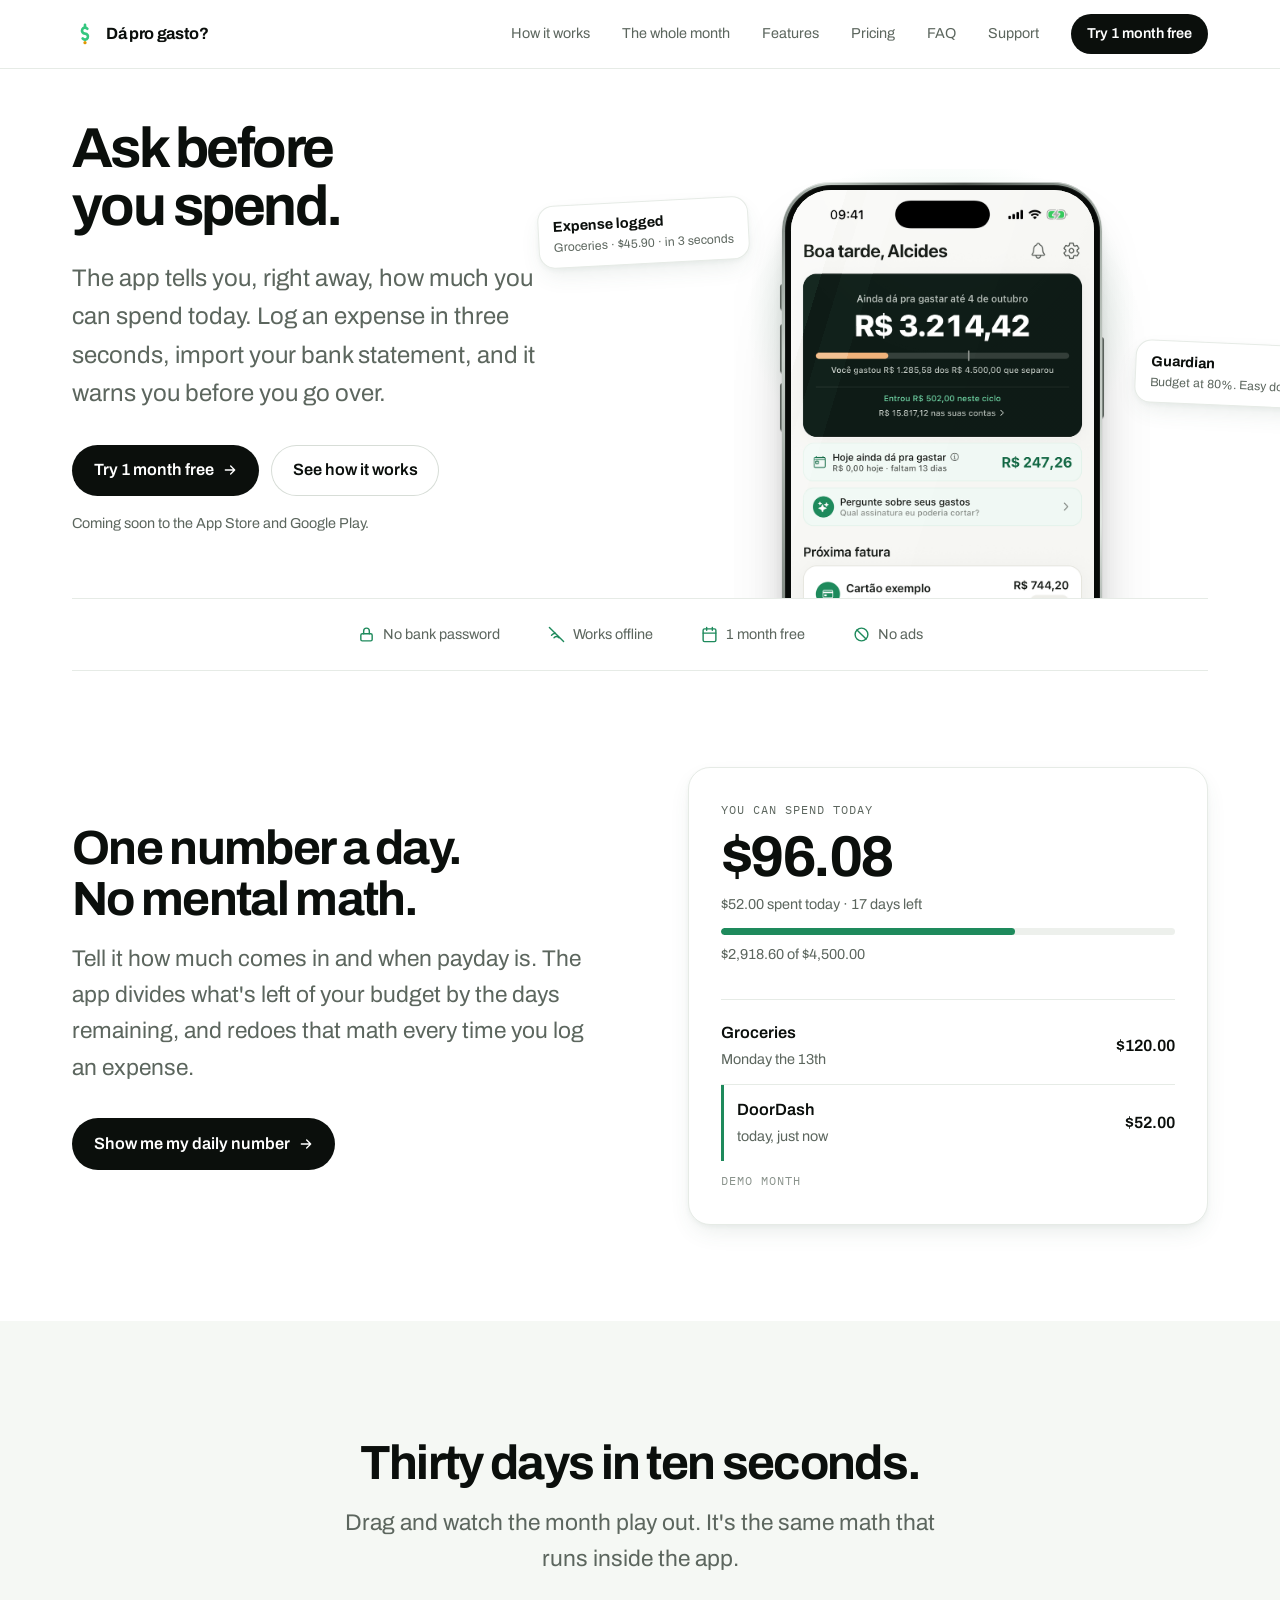
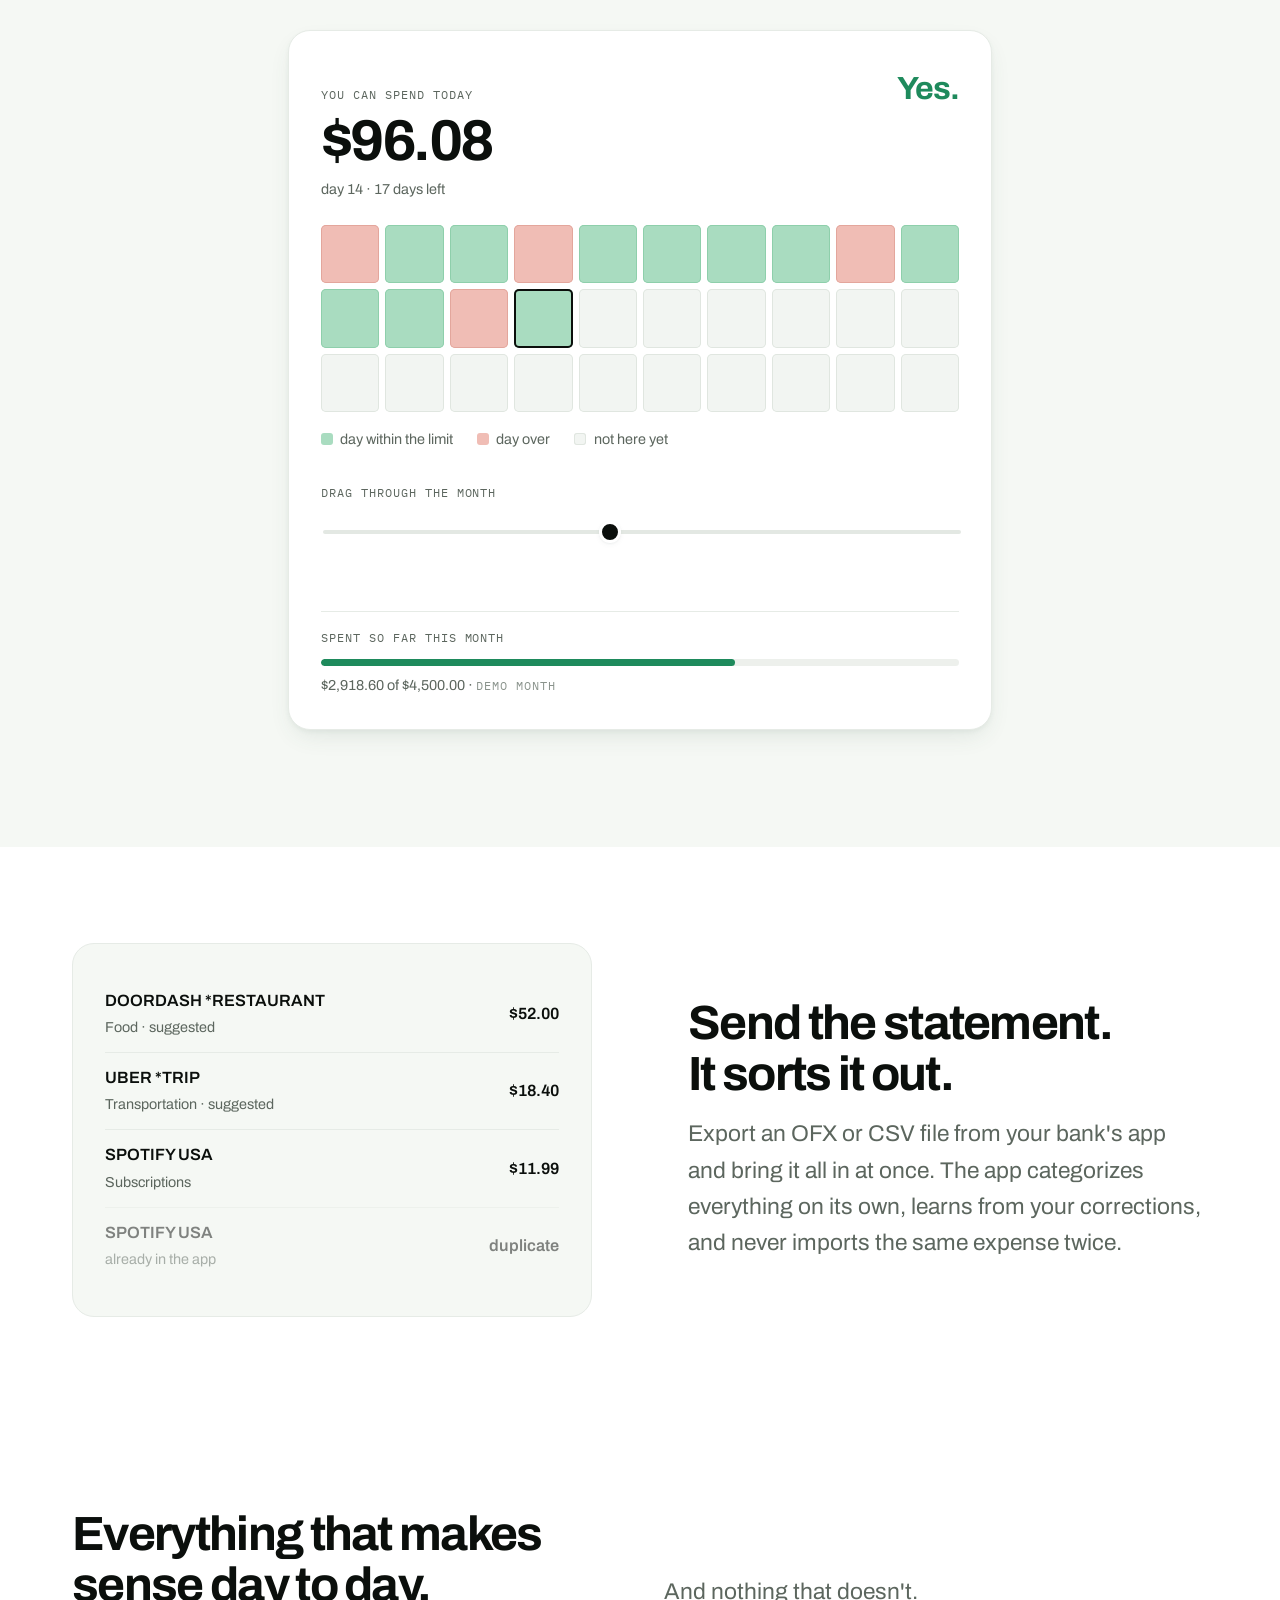
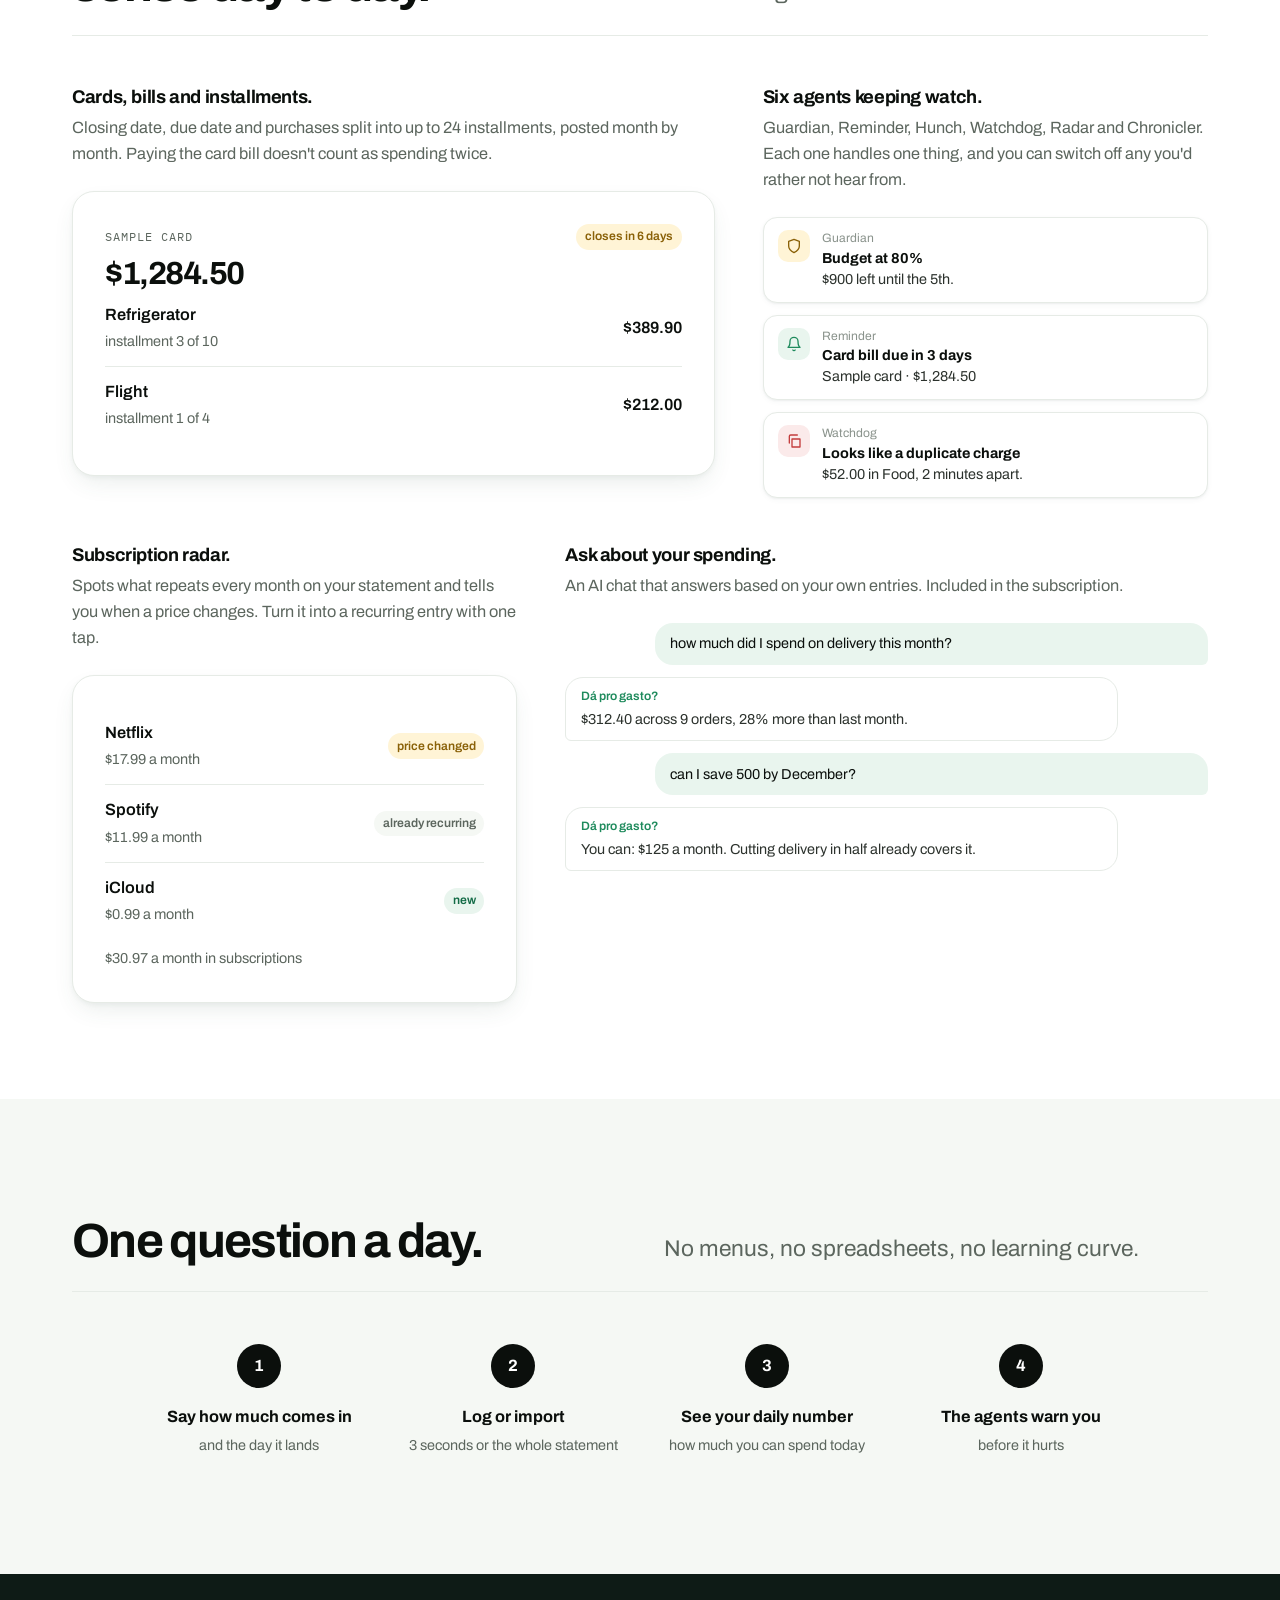
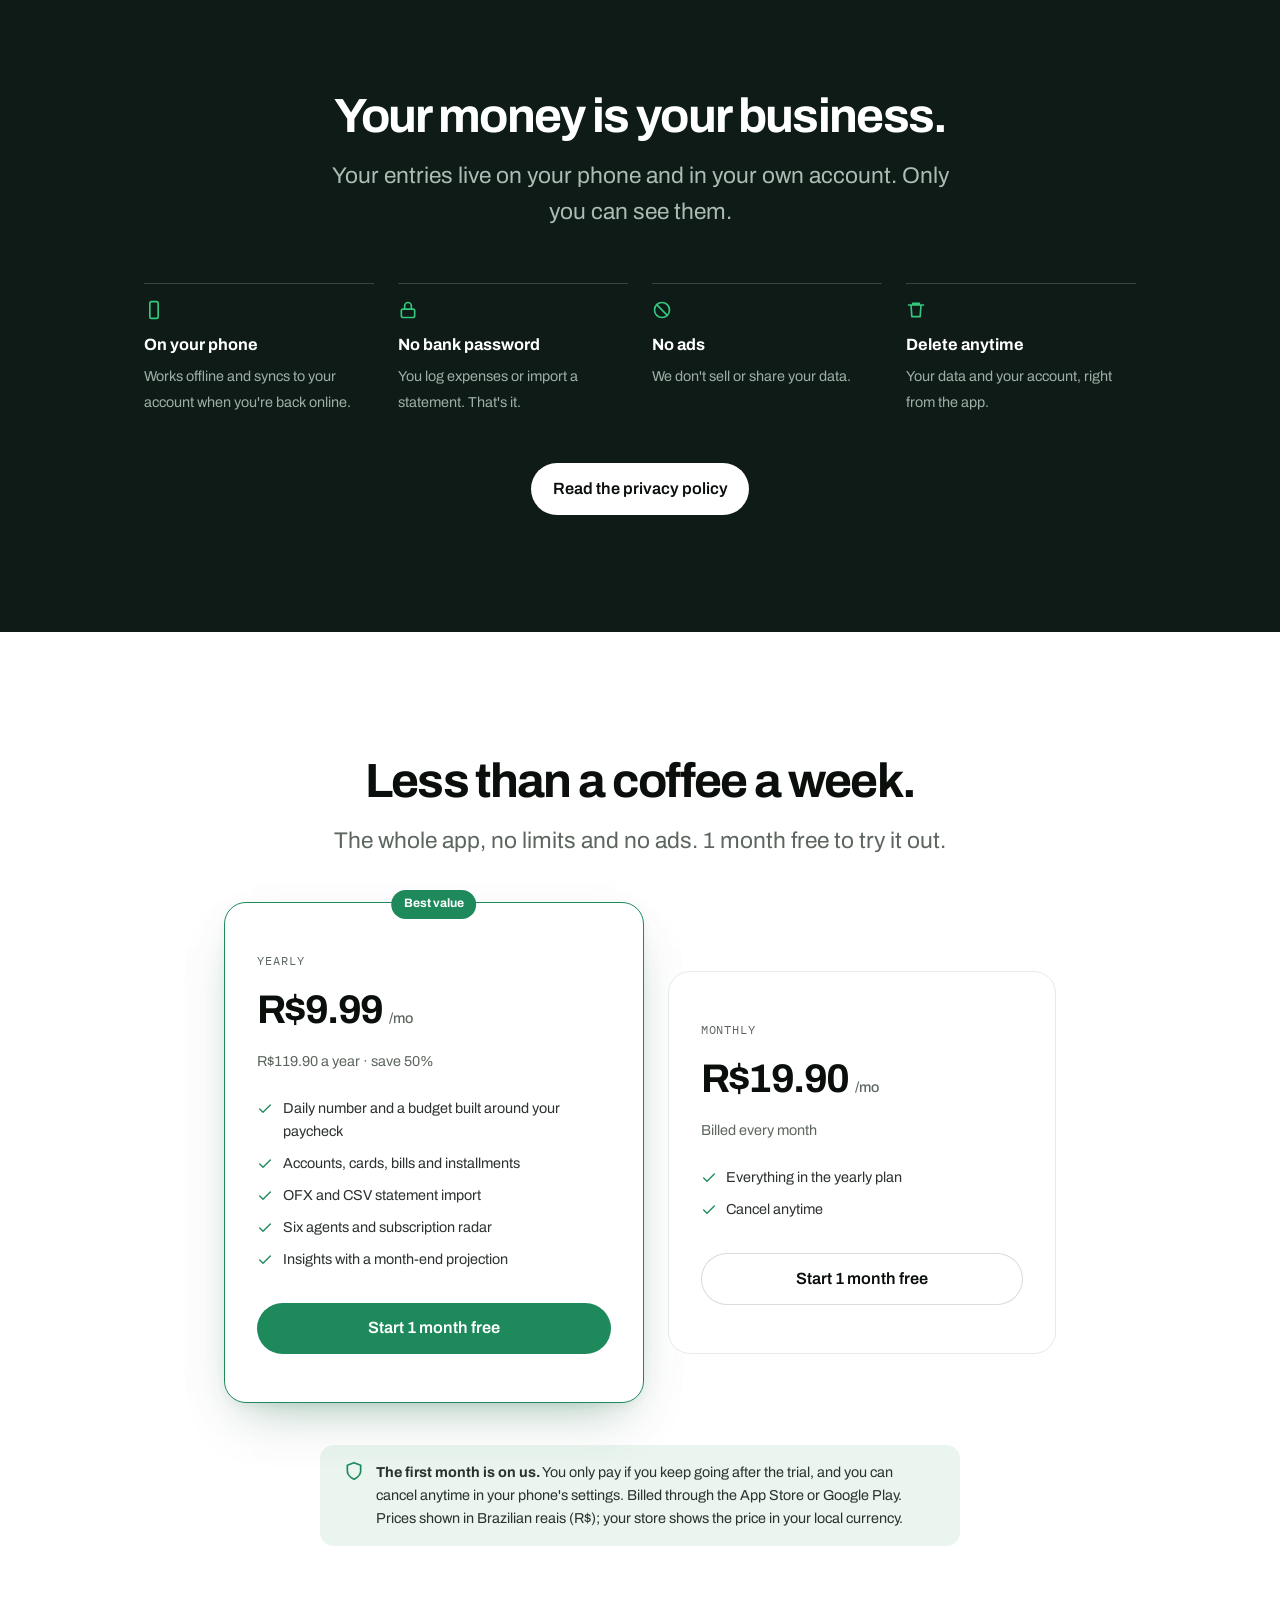
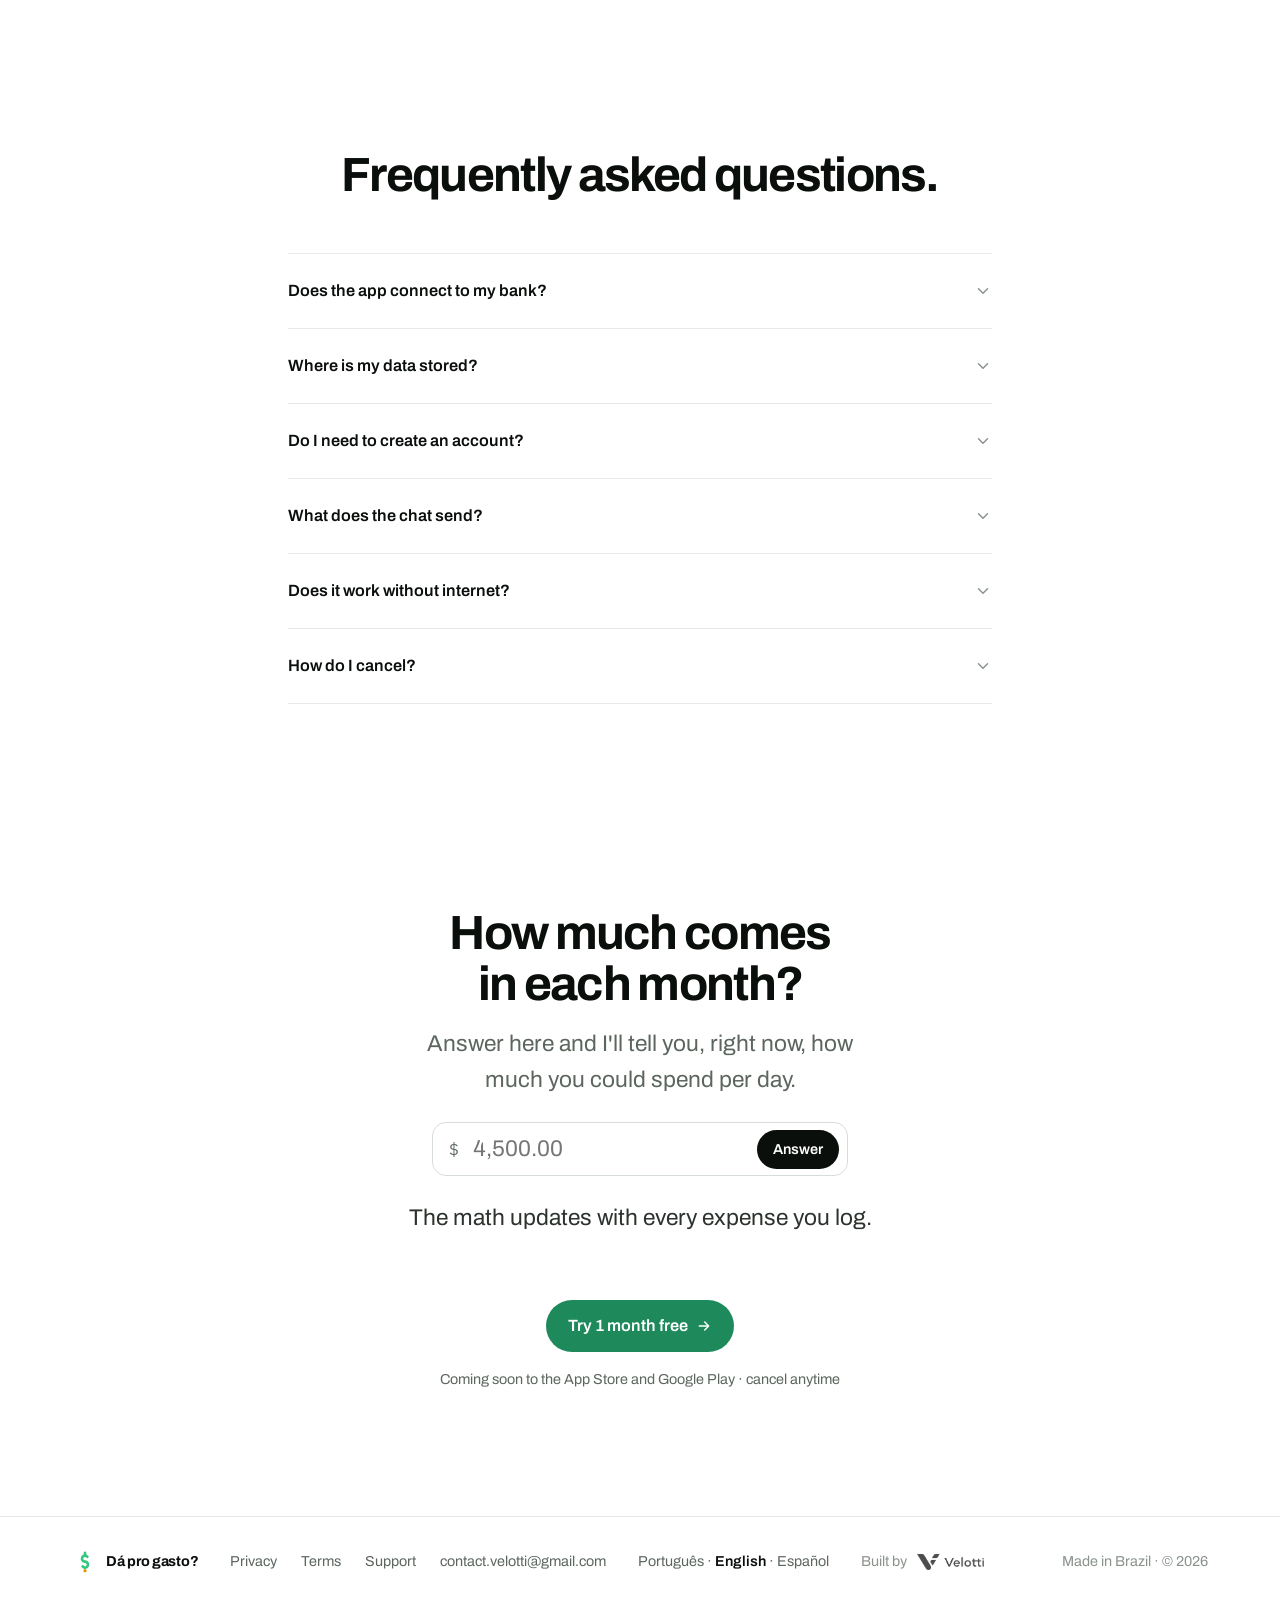
==== en/index.html @ a8cc97bd "Site em inglês e espanhol; dados na nuvem automática" ====
<!doctype html>
<html lang="en">
<head>
  <meta charset="utf-8">
  <meta name="viewport" content="width=device-width, initial-scale=1">
  <title>Dá pro gasto? — Ask before you spend</title>
  <meta name="description" content="Every day, the app tells you how much you can spend today. Log an expense in three seconds, import your bank statement, and get a heads-up before you overspend. No bank password.">
  <meta property="og:title" content="Dá pro gasto? — Ask before you spend">
  <meta property="og:description" content="How much you can spend today, in a single number. No spreadsheets, no bank password.">
  <meta property="og:type" content="website">
  <meta property="og:locale" content="en_US">
  <meta property="og:image" content="https://diogolepri.github.io/daprogasto-site/assets/img/apple-touch-icon.png">
  <meta name="theme-color" content="#FFFFFF">
  <link rel="alternate" hreflang="pt-BR" href="../">
  <link rel="alternate" hreflang="en" href="./">
  <link rel="alternate" hreflang="es" href="../es/">
  <link rel="icon" href="../assets/img/favicon.png">
  <link rel="apple-touch-icon" href="../assets/img/apple-touch-icon.png">
  <link rel="preconnect" href="https://fonts.googleapis.com">
  <link rel="preconnect" href="https://fonts.gstatic.com" crossorigin>
  <link rel="stylesheet" href="https://fonts.googleapis.com/css2?family=Archivo:wght@400;500;600;700&family=IBM+Plex+Mono:wght@400;500&display=swap">
  <link rel="stylesheet" href="../assets/css/site.css">
</head>
<body>
  <header class="nav">
    <div class="wrap">
      <a class="brand" href="./"><img src="../assets/img/mark.svg" alt="" aria-hidden="true" width="26" height="26">Dá pro gasto?</a>
      <nav class="nav-links" aria-label="Sections">
        <a href="#como">How it works</a>
        <a href="#mes">The whole month</a>
        <a href="#recursos">Features</a>
        <a href="#preco">Pricing</a>
        <a href="#perguntas">FAQ</a>
        <a href="support/">Support</a>
      </nav>
      <a class="btn btn-dark btn-sm nav-cta" href="#preco">Try 1 month free</a>
      <button class="menu-btn" aria-expanded="false" aria-controls="menu-mobile">Menu</button>
    </div>
    <nav id="menu-mobile" class="nav-mobile" aria-label="Sections (mobile)">
      <a href="#como">How it works</a>
      <a href="#mes">The whole month</a>
      <a href="#recursos">Features</a>
      <a href="#preco">Pricing</a>
      <a href="#perguntas">FAQ</a>
      <a href="support/">Support</a>
      <a class="btn btn-dark" href="#preco">Try 1 month free</a>
    </nav>
  </header>

  <main>
    <section class="secao hero">
      <div class="wrap">
        <div class="hero-grid">
         <div class="hero-texto">
        <h1>Ask before you spend.</h1>
        <p class="lead">The app tells you, right away, how much you can spend today. Log an expense in three seconds, import your bank statement, and it warns you before you go over.</p>
        <div class="acoes">
          <a class="btn btn-dark" href="#preco">Try 1 month free
            <svg viewBox="0 0 24 24" fill="none" stroke="currentColor" stroke-width="2" stroke-linecap="round" stroke-linejoin="round" aria-hidden="true"><path d="M5 12h14M13 6l6 6-6 6"/></svg>
          </a>
          <a class="btn btn-linha" href="#como">See how it works</a>
        </div>
        <p class="nota">Coming soon to the App Store and Google Play.</p>

         </div>

          <div class="palco">
            <div class="palco-janela">
              <div class="fone">
                <i class="fone-tecla fone-tecla--acao" aria-hidden="true"></i>
                <i class="fone-tecla fone-tecla--vol-mais" aria-hidden="true"></i>
                <i class="fone-tecla fone-tecla--vol-menos" aria-hidden="true"></i>
                <i class="fone-tecla fone-tecla--power" aria-hidden="true"></i>
                <div class="fone-corpo">
                  <div class="fone-vidro">
                    <div class="fone-tela">
                      <img src="../assets/img/screenshots/home.png" width="750" height="1141"
                           fetchpriority="high" decoding="async"
                           alt="The app's home screen: the month's balance, money in and out, and the line showing how much you can spend today.">
                      <span class="fone-brilho" aria-hidden="true"></span>
                    </div>
                  </div>
                </div>
              </div>
            </div>
            <div class="flutua flutua--a"><b>Expense logged</b><span class="peq">Groceries · $45.90 · in 3 seconds</span></div>
            <div class="flutua flutua--b"><b>Guardian</b><span class="peq">Budget at 80%. Easy does it.</span></div>
          </div>
        </div>

        <div class="fatos">
          <span><svg viewBox="0 0 24 24" fill="none" stroke="currentColor" stroke-width="2" stroke-linecap="round" stroke-linejoin="round" aria-hidden="true"><rect x="4" y="11" width="16" height="10" rx="2"/><path d="M8 11V7a4 4 0 0 1 8 0v4"/></svg>No bank password</span>
          <span><svg viewBox="0 0 24 24" fill="none" stroke="currentColor" stroke-width="2" stroke-linecap="round" stroke-linejoin="round" aria-hidden="true"><path d="M2 2l20 20"/><path d="M8.5 16.5a5 5 0 0 1 7 0"/><path d="M5 12.9a10 10 0 0 1 5.2-2.7"/></svg>Works offline</span>
          <span><svg viewBox="0 0 24 24" fill="none" stroke="currentColor" stroke-width="2" stroke-linecap="round" stroke-linejoin="round" aria-hidden="true"><rect x="3" y="4" width="18" height="18" rx="2"/><path d="M16 2v4M8 2v4M3 10h18"/></svg>1 month free</span>
          <span><svg viewBox="0 0 24 24" fill="none" stroke="currentColor" stroke-width="2" stroke-linecap="round" stroke-linejoin="round" aria-hidden="true"><circle cx="12" cy="12" r="9"/><path d="M5.6 5.6l12.8 12.8"/></svg>No ads</span>
        </div>
      </div>
    </section>

    <section class="secao reveal" id="como">
      <div class="wrap duas">
        <div class="texto">
          <h2 class="titulo">One number a day. No mental math.</h2>
          <p class="lead" style="margin-top:var(--g-4)">Tell it how much comes in and when payday is. The app divides what's left of your budget by the days remaining, and redoes that math every time you log an expense.</p>
          <a class="btn btn-dark" href="#preco" style="margin-top:var(--g-6)">Show me my daily number
            <svg viewBox="0 0 24 24" fill="none" stroke="currentColor" stroke-width="2" stroke-linecap="round" stroke-linejoin="round" aria-hidden="true"><path d="M5 12h14M13 6l6 6-6 6"/></svg>
          </a>
        </div>
        <div class="painel painel--sangra">
          <p class="rotulo">You can spend today</p>
          <p class="numerao num" id="a1Num">$96.08</p>
          <p class="sub" id="a1Sub">$52.00 spent today · 17 days left</p>
          <div class="barra"><i id="a1Meter"></i></div>
          <p class="sub" id="a1Budget">$2,918.60 of $4,500.00</p>
          <div style="margin-top:var(--g-6);border-top:1px solid var(--g-linha);padding-top:var(--g-2)">
            <div class="linha-item"><div class="t"><b>Groceries</b><span>Monday the 13th</span></div><span class="v">$120.00</span></div>
            <div class="linha-item marca-nova"><div class="t"><b>DoorDash</b><span>today, just now</span></div><span class="v">$52.00</span></div>
          </div>
          <p class="sub"><span class="demo">Demo month</span></p>
        </div>
      </div>
    </section>

    <section class="secao faixa reveal" id="mes">
      <div class="wrap">
        <div class="cabeca">
          <h2 class="titulo">Thirty days in ten seconds.</h2>
          <p class="lead">Drag and watch the month play out. It's the same math that runs inside the app.</p>
        </div>
        <div class="painel painel--mes painel--sangra">
          <div style="display:flex;align-items:baseline;justify-content:space-between;gap:var(--g-4);flex-wrap:wrap">
            <div>
              <p class="rotulo">You can spend today</p>
              <p class="numerao num" id="pNum">$96.08</p>
            </div>
            <p id="pVer" style="font-size:var(--g-t-xl);font-weight:700;letter-spacing:-.03em;margin:0;color:var(--g-verde)">Yes.</p>
          </div>
          <p class="sub" id="pSub">day 14 · 17 days left</p>

          <div class="mes" id="grid" aria-hidden="true"></div>
          <div class="legenda">
            <span><i style="background:#A9DCC0"></i>day within the limit</span>
            <span><i style="background:#F0BDB5"></i>day over</span>
            <span><i style="background:#F2F5F2;box-shadow:inset 0 0 0 1px #E0E6E0"></i>not here yet</span>
          </div>

          <label for="dia" class="rotulo" style="display:block;margin-top:var(--g-6)">Drag through the month</label>
          <input type="range" id="dia" min="1" max="30" value="14" class="scrub" aria-describedby="pSub">

          <div class="gasto">
            <p class="rotulo">Spent so far this month</p>
            <div class="barra"><i id="pMeter"></i></div>
            <p class="sub" id="pBudget">$2,918.60 of $4,500.00 · <span class="demo">demo month</span></p>
          </div>
        </div>
      </div>
    </section>

    <section class="secao reveal">
      <div class="wrap duas duas--inv">
        <div class="texto">
          <h2 class="titulo">Send the statement. It sorts it out.</h2>
          <p class="lead" style="margin-top:var(--g-4)">Export an OFX or CSV file from your bank's app and bring it all in at once. The app categorizes everything on its own, learns from your corrections, and never imports the same expense twice.</p>
        </div>
        <div class="painel painel--suave painel--sangra">
          <div class="linha-item"><div class="t"><b>DOORDASH *RESTAURANT</b><span>Food · suggested</span></div><span class="v">$52.00</span></div>
          <div class="linha-item"><div class="t"><b>UBER *TRIP</b><span>Transportation · suggested</span></div><span class="v">$18.40</span></div>
          <div class="linha-item"><div class="t"><b>SPOTIFY USA</b><span>Subscriptions</span></div><span class="v">$11.99</span></div>
          <div class="linha-item" style="opacity:.5"><div class="t"><b>SPOTIFY USA</b><span>already in the app</span></div><span class="v">duplicate</span></div>
        </div>
      </div>
    </section>

    <section class="secao reveal" id="recursos">
      <div class="wrap">
        <div class="cabeca cabeca--trilho">
          <h2 class="titulo">Everything that makes sense day to day.</h2>
          <p class="lead">And nothing that doesn't.</p>
        </div>
        <div class="recursos">

          <div class="recurso">
            <h3>Cards, bills and installments.</h3>
            <p>Closing date, due date and purchases split into up to 24 installments, posted month by month. Paying the card bill doesn't count as spending twice.</p>
            <div class="painel">
              <div style="display:flex;justify-content:space-between;align-items:center;gap:var(--g-4)">
                <p class="rotulo">Sample card</p>
                <span class="pill pill--ouro">closes in 6 days</span>
              </div>
              <p class="numerao num" style="font-size:2rem">$1,284.50</p>
              <div class="linha-item"><div class="t"><b>Refrigerator</b><span>installment 3 of 10</span></div><span class="v">$389.90</span></div>
              <div class="linha-item"><div class="t"><b>Flight</b><span>installment 1 of 4</span></div><span class="v">$212.00</span></div>
            </div>
          </div>

          <div class="recurso">
            <h3>Six agents keeping watch.</h3>
            <p>Guardian, Reminder, Hunch, Watchdog, Radar and Chronicler. Each one handles one thing, and you can switch off any you'd rather not hear from.</p>
            <div class="avisos">
              <div class="notif"><span class="ic" style="background:#FFF4D6;color:#8A6108"><svg viewBox="0 0 24 24" fill="none" stroke="currentColor" stroke-width="2" stroke-linecap="round" stroke-linejoin="round" aria-hidden="true"><path d="M12 22s8-4 8-10V5l-8-3-8 3v7c0 6 8 10 8 10z"/></svg></span><div class="t"><small>Guardian</small><b>Budget at 80%</b>$900 left until the 5th.</div></div>
              <div class="notif"><span class="ic" style="background:#E9F5EE;color:#1E8A5C"><svg viewBox="0 0 24 24" fill="none" stroke="currentColor" stroke-width="2" stroke-linecap="round" stroke-linejoin="round" aria-hidden="true"><path d="M6 8a6 6 0 0 1 12 0c0 7 3 9 3 9H3s3-2 3-9M10.3 21a1.9 1.9 0 0 0 3.4 0"/></svg></span><div class="t"><small>Reminder</small><b>Card bill due in 3 days</b>Sample card · $1,284.50</div></div>
              <div class="notif"><span class="ic" style="background:#FBEAEA;color:#C43D3D"><svg viewBox="0 0 24 24" fill="none" stroke="currentColor" stroke-width="2" stroke-linecap="round" stroke-linejoin="round" aria-hidden="true"><path d="M9 9h12v12H9zM5 15V5a2 2 0 0 1 2-2h10"/></svg></span><div class="t"><small>Watchdog</small><b>Looks like a duplicate charge</b>$52.00 in Food, 2 minutes apart.</div></div>
            </div>
          </div>

          <div class="recurso">
            <h3>Subscription radar.</h3>
            <p>Spots what repeats every month on your statement and tells you when a price changes. Turn it into a recurring entry with one tap.</p>
            <div class="painel">
              <div class="linha-item"><div class="t"><b>Netflix</b><span>$17.99 a month</span></div><span class="pill pill--ouro">price changed</span></div>
              <div class="linha-item"><div class="t"><b>Spotify</b><span>$11.99 a month</span></div><span class="pill pill--cinza">already recurring</span></div>
              <div class="linha-item"><div class="t"><b>iCloud</b><span>$0.99 a month</span></div><span class="pill pill--verde">new</span></div>
              <p class="sub">$30.97 a month in subscriptions</p>
            </div>
          </div>

          <div class="recurso">
            <h3>Ask about your spending.</h3>
            <p>An AI chat that answers based on your own entries. Included in the subscription.</p>
            <div class="avisos">
              <div class="bolha bolha--eu">how much did I spend on delivery this month?</div>
              <div class="bolha bolha--ia"><small>Dá pro gasto?</small>$312.40 across 9 orders, 28% more than last month.</div>
              <div class="bolha bolha--eu">can I save 500 by December?</div>
              <div class="bolha bolha--ia"><small>Dá pro gasto?</small>You can: $125 a month. Cutting delivery in half already covers it.</div>
            </div>
          </div>

        </div>
      </div>
    </section>

    <section class="secao faixa reveal">
      <div class="wrap">
        <div class="cabeca cabeca--trilho">
          <h2 class="titulo">One question a day.</h2>
          <p class="lead">No menus, no spreadsheets, no learning curve.</p>
        </div>
        <div class="passos">
          <div class="passo"><div class="n">1</div><b>Say how much comes in</b><span>and the day it lands</span></div>
          <div class="passo"><div class="n">2</div><b>Log or import</b><span>3 seconds or the whole statement</span></div>
          <div class="passo"><div class="n">3</div><b>See your daily number</b><span>how much you can spend today</span></div>
          <div class="passo"><div class="n">4</div><b>The agents warn you</b><span>before it hurts</span></div>
        </div>
      </div>
    </section>

    <section class="secao escuro reveal">
      <div class="wrap">
        <div class="cabeca">
          <h2 class="titulo">Your money is your business.</h2>
          <p class="lead">Your entries live on your phone and in your own account. Only you can see them.</p>
        </div>
        <div class="confia">
          <div><svg viewBox="0 0 24 24" fill="none" stroke="currentColor" stroke-width="2" stroke-linecap="round" stroke-linejoin="round" aria-hidden="true"><rect x="7" y="2" width="10" height="20" rx="2"/></svg><b>On your phone</b><span>Works offline and syncs to your account when you're back online.</span></div>
          <div><svg viewBox="0 0 24 24" fill="none" stroke="currentColor" stroke-width="2" stroke-linecap="round" stroke-linejoin="round" aria-hidden="true"><rect x="4" y="11" width="16" height="10" rx="2"/><path d="M8 11V7a4 4 0 0 1 8 0v4"/></svg><b>No bank password</b><span>You log expenses or import a statement. That's it.</span></div>
          <div><svg viewBox="0 0 24 24" fill="none" stroke="currentColor" stroke-width="2" stroke-linecap="round" stroke-linejoin="round" aria-hidden="true"><circle cx="12" cy="12" r="9"/><path d="M5.6 5.6l12.8 12.8"/></svg><b>No ads</b><span>We don't sell or share your data.</span></div>
          <div><svg viewBox="0 0 24 24" fill="none" stroke="currentColor" stroke-width="2" stroke-linecap="round" stroke-linejoin="round" aria-hidden="true"><path d="M3 6h18M8 6V4h8v2M6 6l1 14h10l1-14"/></svg><b>Delete anytime</b><span>Your data and your account, right from the app.</span></div>
        </div>
        <div style="text-align:center;margin-top:var(--g-7)">
          <a class="btn btn-light" href="privacy/">Read the privacy policy</a>
        </div>
      </div>
    </section>

    <section class="secao secao--ar reveal" id="preco">
      <div class="wrap">
        <div class="cabeca">
          <h2 class="titulo">Less than a coffee a week.</h2>
          <p class="lead">The whole app, no limits and no ads. 1 month free to try it out.</p>
        </div>
        <div class="planos">
          <div class="plano plano--melhor">
            <span class="selo">Best value</span>
            <p class="rotulo">Yearly</p>
            <p class="preco num">R$9.99 <small>/mo</small></p>
            <p class="sub">R$119.90 a year · save 50%</p>
            <ul>
              <li><svg viewBox="0 0 24 24" fill="none" stroke="currentColor" stroke-width="2" stroke-linecap="round" stroke-linejoin="round" aria-hidden="true"><path d="M20 6 9 17l-5-5"/></svg>Daily number and a budget built around your paycheck</li>
              <li><svg viewBox="0 0 24 24" fill="none" stroke="currentColor" stroke-width="2" stroke-linecap="round" stroke-linejoin="round" aria-hidden="true"><path d="M20 6 9 17l-5-5"/></svg>Accounts, cards, bills and installments</li>
              <li><svg viewBox="0 0 24 24" fill="none" stroke="currentColor" stroke-width="2" stroke-linecap="round" stroke-linejoin="round" aria-hidden="true"><path d="M20 6 9 17l-5-5"/></svg>OFX and CSV statement import</li>
              <li><svg viewBox="0 0 24 24" fill="none" stroke="currentColor" stroke-width="2" stroke-linecap="round" stroke-linejoin="round" aria-hidden="true"><path d="M20 6 9 17l-5-5"/></svg>Six agents and subscription radar</li>
              <li><svg viewBox="0 0 24 24" fill="none" stroke="currentColor" stroke-width="2" stroke-linecap="round" stroke-linejoin="round" aria-hidden="true"><path d="M20 6 9 17l-5-5"/></svg>Insights with a month-end projection</li>
            </ul>
            <a class="btn btn-verde" href="#comecar">Start 1 month free</a>
          </div>
          <div class="plano">
            <p class="rotulo">Monthly</p>
            <p class="preco num">R$19.90 <small>/mo</small></p>
            <p class="sub">Billed every month</p>
            <ul>
              <li><svg viewBox="0 0 24 24" fill="none" stroke="currentColor" stroke-width="2" stroke-linecap="round" stroke-linejoin="round" aria-hidden="true"><path d="M20 6 9 17l-5-5"/></svg>Everything in the yearly plan</li>
              <li><svg viewBox="0 0 24 24" fill="none" stroke="currentColor" stroke-width="2" stroke-linecap="round" stroke-linejoin="round" aria-hidden="true"><path d="M20 6 9 17l-5-5"/></svg>Cancel anytime</li>
            </ul>
            <a class="btn btn-linha" href="#comecar">Start 1 month free</a>
          </div>
        </div>
        <div class="garantia">
          <svg viewBox="0 0 24 24" fill="none" stroke="currentColor" stroke-width="2" stroke-linecap="round" stroke-linejoin="round" aria-hidden="true"><path d="M12 22s8-4 8-10V5l-8-3-8 3v7c0 6 8 10 8 10z"/></svg>
          <span><b>The first month is on us.</b> You only pay if you keep going after the trial, and you can cancel anytime in your phone's settings. Billed through the App Store or Google Play. Prices shown in Brazilian reais (R$); your store shows the price in your local currency.</span>
        </div>
      </div>
    </section>

    <section class="secao secao--denso reveal" id="perguntas">
      <div class="wrap">
        <div class="cabeca"><h2 class="titulo">Frequently asked questions.</h2></div>
        <div class="faq">
          <details><summary>Does the app connect to my bank?<svg viewBox="0 0 24 24" fill="none" stroke="currentColor" stroke-width="2" stroke-linecap="round" stroke-linejoin="round" aria-hidden="true"><path d="m6 9 6 6 6-6"/></svg></summary><p>No. It never asks for your password or access to your account. You log expenses yourself, or export your statement from your bank's app (OFX or CSV) and import it here; the app categorizes it and skips duplicates.</p></details>
          <details><summary>Where is my data stored?<svg viewBox="0 0 24 24" fill="none" stroke="currentColor" stroke-width="2" stroke-linecap="round" stroke-linejoin="round" aria-hidden="true"><path d="m6 9 6 6 6-6"/></svg></summary><p>On your phone, in a local database, and in your account in the cloud, saved automatically a few seconds after each change. Only you can access it.</p></details>
          <details><summary>Do I need to create an account?<svg viewBox="0 0 24 24" fill="none" stroke="currentColor" stroke-width="2" stroke-linecap="round" stroke-linejoin="round" aria-hidden="true"><path d="m6 9 6 6 6-6"/></svg></summary><p>Yes. Your account is where your data is saved, in the cloud, automatically. Got a new phone? Just sign in and everything comes back. You can sign in with Apple, Google or email.</p></details>
          <details><summary>What does the chat send?<svg viewBox="0 0 24 24" fill="none" stroke="currentColor" stroke-width="2" stroke-linecap="round" stroke-linejoin="round" aria-hidden="true"><path d="m6 9 6 6 6-6"/></svg></summary><p>When you ask a question, the app sends a summary: the month's totals, categories, accounts, subscriptions and your latest entries. That summary goes to our server and to the AI provider, which answers. We don't store the question or the answer, only a daily count.</p></details>
          <details><summary>Does it work without internet?<svg viewBox="0 0 24 24" fill="none" stroke="currentColor" stroke-width="2" stroke-linecap="round" stroke-linejoin="round" aria-hidden="true"><path d="m6 9 6 6 6-6"/></svg></summary><p>Yes. With no signal, the app opens and logs just the same; when you're back online, everything syncs to the cloud on its own. Only the chat needs a connection.</p></details>
          <details><summary>How do I cancel?<svg viewBox="0 0 24 24" fill="none" stroke="currentColor" stroke-width="2" stroke-linecap="round" stroke-linejoin="round" aria-hidden="true"><path d="m6 9 6 6 6-6"/></svg></summary><p>In your iPhone's subscription settings or in the Play Store, at any time. You keep access until the end of the period you've already paid for.</p></details>
        </div>
      </div>
    </section>

    <section class="secao secao--ar fecho" id="comecar">
      <div class="wrap">
        <h2 class="titulo" style="max-width:20ch;margin-inline:auto">How much comes in each month?</h2>
        <p class="lead" style="margin:var(--g-4) auto 0;max-width:36ch">Answer here and I'll tell you, right now, how much you could spend per day.</p>
        <div class="campo">
          <span aria-hidden="true">$</span>
          <input id="entra" type="text" inputmode="decimal" autocomplete="off" placeholder="4,500.00" aria-label="How much comes in each month, in dollars">
          <button type="button" class="btn btn-dark btn-sm" id="responder">Answer</button>
        </div>
        <p class="resposta" id="saida" role="status" aria-live="polite">The math updates with every expense you log.</p>
        <a class="btn btn-verde" href="#preco">Try 1 month free
          <svg viewBox="0 0 24 24" fill="none" stroke="currentColor" stroke-width="2" stroke-linecap="round" stroke-linejoin="round" aria-hidden="true"><path d="M5 12h14M13 6l6 6-6 6"/></svg>
        </a>
        <p class="nota">Coming soon to the App Store and Google Play · cancel anytime</p>
      </div>
    </section>
  </main>

  <footer>
    <div class="wrap">
      <a class="brand" href="./"><img src="../assets/img/mark.svg" alt="" aria-hidden="true" width="26" height="26">Dá pro gasto?</a>
      <nav class="links" aria-label="Footer">
        <a href="privacy/">Privacy</a>
        <a href="terms/">Terms</a>
        <a href="support/">Support</a>
        <a href="mailto:contact.velotti@gmail.com">contact.velotti@gmail.com</a>
      </nav>
      <nav class="idiomas" aria-label="Language">
        <a href="../" hreflang="pt-BR" lang="pt-BR">Português</a> · <a href="./" hreflang="en" lang="en" aria-current="page">English</a> · <a href="../es/" hreflang="es" lang="es">Español</a>
      </nav>
      <a class="velotti" href="https://velotti.com.br" target="_blank" rel="noopener">Built by <img src="../assets/img/velotti.png" alt="Velotti" width="70" height="20"></a>
      <span class="copy">Made in Brazil · © <span data-year>2026</span></span>
    </div>
  </footer>

  <script src="../assets/js/site.js"></script>
  <script>
  /* Same math as the app: safeToSpendPerDay, in lib/logic.ts.
     The thirty days are a sample month, labeled on the page as a demo. */
  (function () {
    var DIAS = 30, ORCAMENTO = 450000;
    var GASTOS = [188500,4590,0,11990,5200,0,8990,4500,38990,6700,0,5200,12000,5200,0,9800,4500,15200,0,7400,3200,0,5600,4100,0,6200,3800,0,4500,3900];

    function safeToSpendPerDay(orcamento, gasto, faltam) {
      if (orcamento <= 0 || faltam <= 0) return 0;
      var resto = orcamento - gasto;
      return resto <= 0 ? 0 : Math.floor(resto / faltam);
    }
    var usd = new Intl.NumberFormat('en-US', { style: 'currency', currency: 'USD' });
    function money(c) { return usd.format(c / 100); }
    function gastoAntes(d) { var s = 0; for (var i = 0; i < d - 1; i++) s += GASTOS[i]; return s; }
    function estado(d) {
      var antes = gastoAntes(d), faltam = DIAS - d + 1;
      var permitido = safeToSpendPerDay(ORCAMENTO, antes, faltam);
      var hoje = GASTOS[d - 1] || 0;
      return { dia: d, faltam: faltam, permitido: permitido, hoje: hoje,
               acumulado: antes + hoje, deu: permitido > 0 && hoje <= permitido };
    }
    function diasRestantes(n) { return n + (n === 1 ? ' day left' : ' days left'); }
    var $ = function (id) { return document.getElementById(id); };

    var e14 = estado(14);
    $('a1Num').textContent = money(e14.permitido);
    $('a1Sub').textContent = money(e14.hoje) + ' spent today · ' + diasRestantes(e14.faltam);
    $('a1Meter').style.width = Math.min(100, (e14.acumulado / ORCAMENTO) * 100) + '%';
    $('a1Budget').textContent = money(e14.acumulado) + ' of ' + money(ORCAMENTO);

    var grid = $('grid');
    for (var d = 1; d <= DIAS; d++) { var c = document.createElement('div'); c.className = 'dia'; grid.appendChild(c); }
    var celulas = Array.prototype.slice.call(grid.children);
    var slider = $('dia');

    function desenhar() {
      var e = estado(Number(slider.value));
      $('pNum').textContent = money(e.permitido);
      $('pVer').textContent = e.deu ? 'Yes.' : 'Nope.';
      $('pVer').style.color = e.deu ? 'var(--g-verde)' : 'var(--g-suave)';
      $('pSub').textContent = 'day ' + e.dia + ' · ' + diasRestantes(e.faltam);
      $('pMeter').style.width = Math.min(100, (e.acumulado / ORCAMENTO) * 100) + '%';
      $('pBudget').innerHTML = money(e.acumulado) + ' of ' + money(ORCAMENTO) + ' · <span class="demo">demo month</span>';
      celulas.forEach(function (cel, i) {
        var dd = i + 1, passou = dd <= e.dia;
        cel.dataset.on = passou ? '1' : '0';
        cel.dataset.over = passou && !estado(dd).deu ? '1' : '0';
        cel.dataset.now = dd === e.dia ? '1' : '0';
      });
    }
    slider.addEventListener('input', desenhar);
    desenhar();

    function responder() {
      var cru = $('entra').value.replace(/,/g, '').replace(/[^\d.]/g, '');
      var valor = parseFloat(cru);
      if (!isFinite(valor) || valor <= 0) { $('saida').textContent = 'Enter an amount greater than zero, like 4,500.00.'; return; }
      var permitido = safeToSpendPerDay(Math.round(valor * 100), 0, DIAS);
      $('saida').innerHTML = 'On the first day of the cycle, you can spend <b>' + money(permitido) + '</b> a day. Every expense you log updates this number.';
    }
    $('responder').addEventListener('click', responder);
    $('entra').addEventListener('keydown', function (ev) { if (ev.key === 'Enter') responder(); });
  })();
  </script>
</body>
</html>
---- assets/css/site.css ----
/* Dá pro gasto? — sistema visual do site.
   Claro, muito ar, um acento verde. Archivo para tudo o que se lê, IBM Plex
   Mono só para rótulo e dado. Sem framework.
   As classes .nav, .wrap, .btn, .doc e o rodapé são compartilhadas com
   /privacidade, /termos e /suporte: mudá-las aqui muda as quatro páginas. */
:root {
  --g-ink: #0B0F0C;
  --g-texto: #2C322D;
  --g-suave: #5C665E;
  --g-fraco: #8A938C;
  --g-linha: #E6EBE6;
  --g-bg: #FFFFFF;
  --g-soft: #F5F8F4;
  --g-verde: #1E8A5C;
  --g-verde-claro: #E9F5EE;
  --g-escuro: #0E1B16;

  --g-fonte: "Archivo", system-ui, -apple-system, Segoe UI, Roboto, sans-serif;
  --g-mono: "IBM Plex Mono", ui-monospace, monospace;

  --g-t-xs: .76rem;
  --g-t-sm: .9rem;
  --g-t-base: 1.02rem;
  --g-t-lg: clamp(1.1rem, 1rem + .6vw, 1.42rem);
  --g-t-xl: clamp(1.5rem, 1.2rem + 1.1vw, 2rem);

  --g-1: .25rem; --g-2: .5rem;  --g-3: .75rem; --g-4: 1rem;
  --g-5: 1.5rem; --g-6: 2rem;   --g-7: 3rem;   --g-8: 4rem;
  --g-9: 6rem;

  --g-gutter: clamp(1.25rem, 5vw, 3.5rem);
  --g-secao: clamp(3.25rem, 7.5vw, 7rem);
  --g-max: 78rem;

  --g-r-sm: 6px; --g-r-md: 14px; --g-r-lg: 22px;

  --g-sombra: 150 20% 30%;
  --g-e1: 0 1px 2px hsl(var(--g-sombra)/.06), 0 2px 6px -1px hsl(var(--g-sombra)/.06);
  --g-e2: 0 2px 4px hsl(var(--g-sombra)/.05), 0 10px 24px -6px hsl(var(--g-sombra)/.12);
  --g-e3: 0 4px 8px hsl(var(--g-sombra)/.05), 0 24px 56px -12px hsl(var(--g-sombra)/.16);

  --g-ease: cubic-bezier(.23,1,.32,1);
}

*, *::before, *::after { box-sizing: border-box; }
html { -webkit-text-size-adjust: 100%; scroll-behavior: smooth; }
@media (prefers-reduced-motion: reduce) { html { scroll-behavior: auto; } }
body {
  margin: 0; background: var(--g-bg); color: var(--g-texto);
  font-family: var(--g-fonte); font-size: var(--g-t-base); line-height: 1.6;
  -webkit-font-smoothing: antialiased; overflow-x: clip;
}
img, svg, video { display: block; max-width: 100%; }
a { color: var(--g-verde); text-decoration: none; }
a:hover { text-decoration: underline; }
p { margin: 0; }
::selection { background: var(--g-verde-claro); }
:focus-visible { outline: 2px solid var(--g-verde); outline-offset: 3px; border-radius: var(--g-r-sm); }
:where(table, .num) { font-variant-numeric: tabular-nums; }

h1, h2, h3 { font-family: var(--g-fonte); color: var(--g-ink); margin: 0; font-weight: 700; letter-spacing: -.035em; line-height: 1.06; text-wrap: balance; }
.wrap { width: 100%; max-width: var(--g-max); margin-inline: auto; padding-inline: var(--g-gutter); }
.secao { padding-block: var(--g-secao); }
.rotulo { font-family: var(--g-mono); font-size: var(--g-t-xs); letter-spacing: .08em; text-transform: uppercase; color: var(--g-suave); margin: 0; }
.sub { color: var(--g-suave); font-size: var(--g-t-sm); margin: var(--g-2) 0 0; font-variant-numeric: tabular-nums; }
.lead { font-size: var(--g-t-lg); color: var(--g-suave); text-wrap: pretty; margin: 0; }
.demo { font-family: var(--g-mono); font-size: var(--g-t-xs); letter-spacing: .08em; text-transform: uppercase; color: var(--g-fraco); }

/* ------------------------------------------------------------- navegação -- */
.nav { position: sticky; top: 0; z-index: 60; background: rgba(255,255,255,.9); backdrop-filter: saturate(1.6) blur(14px); border-bottom: 1px solid var(--g-linha); }
.nav .wrap { display: flex; align-items: center; gap: var(--g-4); min-height: 4.25rem; }
.brand { display: flex; align-items: center; gap: .5rem; font-weight: 700; color: var(--g-ink); letter-spacing: -.02em; white-space: nowrap; }
.brand:hover { text-decoration: none; }
.brand img { width: 26px; height: 26px; }
.nav-links { display: none; gap: var(--g-6); margin-left: auto; font-size: var(--g-t-sm); color: var(--g-suave); }
.nav-links a { color: inherit; }
.nav-links a:hover { color: var(--g-ink); text-decoration: none; }
.nav-cta { margin-left: auto; }
/* abaixo de 560px nao cabem marca + botao + menu: o botao ja esta no menu */
/* .btn define display depois daqui e media query nao soma especificidade:
   por isso o seletor precisa de dois niveis para vencer. */
@media (max-width: 559px) { .nav .nav-cta { display: none; } .nav .menu-btn { margin-left: auto; } }
@media (min-width: 900px) { .nav-links { display: flex; } .nav-cta { margin-left: var(--g-4); } .menu-btn { display: none; } }
.menu-btn { margin-left: auto; background: none; border: 1px solid var(--g-linha); border-radius: 999px; padding: .4rem .8rem; font: inherit; font-size: var(--g-t-sm); color: var(--g-ink); }
.nav-mobile { display: none; flex-direction: column; gap: var(--g-3); padding: var(--g-4) var(--g-gutter) var(--g-5); }
.nav-mobile.open { display: flex; }
@media (min-width: 900px) { .menu-btn, .nav-mobile { display: none !important; } }

/* --------------------------------------------------------------- botões -- */
.btn { display: inline-flex; align-items: center; justify-content: center; gap: .5rem; white-space: nowrap; border: 0; border-radius: 999px; cursor: pointer; text-decoration: none; background: var(--g-ink); color: #fff; font: inherit; font-weight: 600; padding: .8rem 1.35rem; transition: transform 160ms var(--g-ease), background 160ms var(--g-ease); }
.btn:hover { text-decoration: none; transform: translateY(-1px); }
.btn:active { transform: translateY(1px); }
.btn svg { width: 16px; height: 16px; }
.btn-dark { background: var(--g-ink); color: #fff; }
.btn-sm { padding: .5rem 1rem; font-size: var(--g-t-sm); }
.btn-green, .btn-verde { background: var(--g-verde); color: #fff; }
.btn-line, .btn-linha { background: #fff; color: var(--g-ink); box-shadow: inset 0 0 0 1px #D7DDD7; }
.btn-light { background: #fff; color: var(--g-ink); }

/* ----------------------------------------------------------------- hero -- */
.hero { text-align: center; padding-block: clamp(2.5rem, 7vw, 5rem) 0; }
.hero h1 { font-size: clamp(2.6rem, 5.2vw + 1.4rem, 5rem); letter-spacing: -.045em; line-height: 1.02; max-width: 14ch; margin-inline: auto; }
.hero .lead { margin: var(--g-5) auto 0; max-width: 38ch; }
.acoes { display: flex; gap: var(--g-3); justify-content: center; flex-wrap: wrap; margin-top: var(--g-6); }
.nota { margin-top: var(--g-4); font-size: var(--g-t-sm); color: var(--g-suave); }

/* ---------------------------------------------------- o aparelho -------- --
   A captura JA TEM uma ilha dinamica real e na proporcao certa: a moldura
   entra por fora e nao desenha ilha nenhuma. Ilha dupla e o defeito numero um
   de mockup falso.
   A captura e 1:1,52 e um iPhone e 1:2,17, entao o aparelho afunda atras da
   faixa de garantias: as duas proporcoes ficam verdadeiras ao mesmo tempo. */
.palco {
  position: relative;
  margin-top: clamp(2.5rem, 6vw, 4rem);
  display: grid; place-items: center;
  --fone-w: min(238px, 60vw);
  --fone-ratio: 2.1679;
  --fone-h: calc(var(--fone-w) * var(--fone-ratio));
  --fone-r: calc(var(--fone-w) * .152);
  --fone-rail: calc(var(--fone-w) * .0075);
  --fone-bezel: calc(var(--fone-w) * .0185);
  --fone-corte: .63;
  --fone-ar: 2.5rem;
}
.palco::before {
  content: ""; position: absolute; inset: 6% 6% 0; z-index: 0;
  background: radial-gradient(58% 52% at 50% 34%, #CFEBDC 0%, rgba(207,235,220,0) 72%);
}
.palco-janela {
  position: relative; z-index: 1;
  overflow: hidden;
  padding: var(--fone-ar) 3rem 0;
  height: calc(var(--fone-ar) + var(--fone-h) * var(--fone-corte));
  display: grid; place-items: start center;
}
.fone { position: relative; width: var(--fone-w); height: var(--fone-h); }
/* o corpo pinta por cima das teclas, entao so a metade externa delas aparece */
.fone-corpo {
  position: relative; height: 100%;
  border-radius: var(--fone-r);
  padding: var(--fone-rail);
  background: linear-gradient(104deg, #6E7873 0%, #C9D1CB 9%, #8A938C 20%, #4E554F 37%,
    #737C76 52%, #A8B1AA 68%, #DFE5E0 82%, #737C76 92%, #545B55 100%);
  box-shadow: inset 0 1px 0 rgba(255,255,255,.55), inset 0 -1px 0 rgba(255,255,255,.20),
    0 1px 2px rgba(11,15,12,.10), 0 10px 20px -8px rgba(11,15,12,.16),
    0 34px 56px -20px rgba(11,15,12,.28), 0 70px 110px -48px rgba(11,15,12,.24);
}
.fone-vidro {
  height: 100%;
  border-radius: calc(var(--fone-r) - var(--fone-rail));
  padding: var(--fone-bezel);
  background: #070A08;
  box-shadow: inset 0 0 0 1px rgba(255,255,255,.07);
}
.fone-tela {
  position: relative; height: 100%; overflow: hidden;
  border-radius: calc(var(--fone-r) - var(--fone-rail) - var(--fone-bezel));
  background: #F7F7F4;            /* mesmo fundo da captura: emenda sem costura */
}
.fone-tela img { width: 100%; height: auto; display: block; }
.fone-brilho {
  position: absolute; inset: 0; pointer-events: none; border-radius: inherit;
  background:
    linear-gradient(107deg, rgba(255,255,255,.50) 0 11%, rgba(255,255,255,0) 11% 15%,
      rgba(255,255,255,.22) 15% 21%, rgba(255,255,255,0) 21% 46%, rgba(11,15,12,.045) 46% 100%),
    radial-gradient(130% 80% at 50% -12%, rgba(255,255,255,.40), transparent 46%);
  mix-blend-mode: overlay; opacity: .9;
}
@supports not (mix-blend-mode: overlay) { .fone-brilho { opacity: .55; } }
.fone-tecla {
  position: absolute; width: calc(var(--fone-w) * .013); border-radius: 3px;
  background: linear-gradient(90deg, #4F5651, #A9B2AB 45%, #6E7670);
  box-shadow: 0 1px 1px rgba(11,15,12,.25);
}
.fone-tecla--acao, .fone-tecla--vol-mais, .fone-tecla--vol-menos {
  left: calc(var(--fone-w) * -.007); border-radius: 3px 0 0 3px;
}
.fone-tecla--power {
  right: calc(var(--fone-w) * -.007); border-radius: 0 3px 3px 0;
  background: linear-gradient(270deg, #4F5651, #A9B2AB 45%, #6E7670);
}
.fone-tecla--acao { top: 14.7%; height: 3.8%; }
.fone-tecla--vol-mais { top: 20.5%; height: 7%; }
.fone-tecla--vol-menos { top: 28.9%; height: 7%; }
.fone-tecla--power { top: 22.3%; height: 11.7%; }

/* cartoes de prova: no celular so um, sangrando na gutter */
.flutua {
  position: absolute; z-index: 2; background: #fff; border: 1px solid var(--g-linha);
  border-radius: 16px; box-shadow: var(--g-e2); padding: .55rem .7rem;
  font-size: var(--g-t-xs); line-height: 1.35; text-align: left; max-width: 9.5rem;
}
.flutua b { display: block; color: var(--g-ink); }
.flutua .peq { color: var(--g-suave); font-size: var(--g-t-xs); }
.flutua--a { left: -.6rem; top: 74%; transform: rotate(-3deg); }
.flutua--b { display: none; }
@media (min-width: 1024px) {
  .flutua { max-width: 15rem; font-size: var(--g-t-sm); padding: .7rem .9rem; }
  .flutua--a { left: -26%; top: 13%; }
  .flutua--b { display: block; right: -22%; top: 44%; transform: rotate(2.5deg); }
}

.fatos { display: flex; flex-wrap: wrap; justify-content: center; gap: var(--g-4) var(--g-7); margin-top: clamp(2.5rem, 6vw, 4rem); padding-block: var(--g-5); border-top: 1px solid var(--g-linha); border-bottom: 1px solid var(--g-linha); color: var(--g-suave); font-size: var(--g-t-sm); }
.fatos span { display: inline-flex; align-items: center; gap: .5rem; }
.fatos svg { width: 17px; height: 17px; color: var(--g-verde); flex: none; }

/* -------------------------------------------------------------- seções -- */
.titulo { font-size: clamp(1.9rem, 4.4vw, 3rem); }
.cabeca { text-align: center; max-width: 40rem; margin: 0 auto var(--g-7); }
.cabeca .lead { margin-top: var(--g-4); margin-inline: auto; }
.duas { display: grid; gap: var(--g-7); align-items: center; }
@media (min-width: 900px) { .duas { grid-template-columns: 1fr 1fr; gap: var(--g-9); } .duas--inv .texto { order: 2; } }
.faixa { background: var(--g-soft); }

.painel { background: #fff; border: 1px solid var(--g-linha); border-radius: var(--g-r-lg); box-shadow: var(--g-e2); padding: clamp(1.15rem, 4vw, 2rem); }
.painel--mes { max-width: 44rem; margin-inline: auto; }
.painel--suave { background: var(--g-soft); box-shadow: none; }
.numerao { font-size: clamp(2.4rem, 7vw, 3.6rem); font-weight: 700; letter-spacing: -.045em; line-height: 1; margin: var(--g-2) 0 0; color: var(--g-ink); font-variant-numeric: tabular-nums; }
.barra { height: 7px; border-radius: 4px; background: #EDF0EC; overflow: hidden; margin-top: var(--g-3); }
.barra i { display: block; height: 100%; background: var(--g-verde); border-radius: 4px; }

.linha-item { display: flex; align-items: center; gap: var(--g-4); padding: var(--g-3) 0; }
.linha-item + .linha-item { border-top: 1px solid var(--g-linha); }
.linha-item .t { flex: 1; min-width: 0; }
.linha-item .t b { display: block; font-weight: 600; color: var(--g-ink); }
.linha-item .t span { color: var(--g-suave); font-size: var(--g-t-sm); }
.linha-item .v { font-weight: 600; font-variant-numeric: tabular-nums; white-space: nowrap; color: var(--g-ink); }
.marca-nova { box-shadow: inset 3px 0 0 var(--g-verde); padding-left: var(--g-4); }

/* o mês que a pessoa arrasta */
.mes { display: grid; grid-template-columns: repeat(10, 1fr); gap: 6px; margin-top: var(--g-5); }

.dia { aspect-ratio: 1; border-radius: 5px; background: #F2F5F2; box-shadow: inset 0 0 0 1px #E0E6E0; transition: background 160ms var(--g-ease); }
.dia[data-on="1"] { background: #A9DCC0; box-shadow: inset 0 0 0 1px #8ECFAB; }
.dia[data-over="1"] { background: #F0BDB5; box-shadow: inset 0 0 0 1px #E3A69C; }
.dia[data-now="1"] { box-shadow: inset 0 0 0 2px var(--g-ink); }
.legenda { display: flex; flex-wrap: wrap; gap: var(--g-3) var(--g-5); margin-top: var(--g-4); font-size: var(--g-t-sm); color: var(--g-suave); }
.legenda span { display: inline-flex; align-items: center; gap: .45rem; }
.legenda i { width: 12px; height: 12px; border-radius: 3px; display: block; }
/* o arrastador é neutro: a única barra verde da tela é a do orçamento */
.scrub { width: 100%; height: 2.75rem; margin-top: var(--g-2); -webkit-appearance: none; appearance: none; background: none; }
.scrub::-webkit-slider-runnable-track { height: 4px; border-radius: 3px; background: #E3E8E3; }
.scrub::-moz-range-track { height: 4px; border-radius: 3px; background: #E3E8E3; }
.scrub::-webkit-slider-thumb { -webkit-appearance: none; width: 22px; height: 22px; border-radius: 50%; background: var(--g-ink); border: 3px solid #fff; box-shadow: var(--g-e1); margin-top: -9px; }
.scrub::-moz-range-thumb { width: 22px; height: 22px; border-radius: 50%; background: var(--g-ink); border: 3px solid #fff; }
.gasto { margin-top: var(--g-7); border-top: 1px solid var(--g-linha); padding-top: var(--g-4); }

/* passos */
.passos { display: grid; grid-template-columns: repeat(2, 1fr); gap: var(--g-6) var(--g-5); max-width: 62rem; margin: 0 auto; text-align: center; }
@media (min-width: 820px) { .passos { grid-template-columns: repeat(4, 1fr); } }
.passo .n { width: 44px; height: 44px; border-radius: 50%; background: var(--g-ink); color: #fff; display: grid; place-items: center; font-weight: 700; margin: 0 auto var(--g-4); }
.passo b { display: block; color: var(--g-ink); }
.passo span { display: block; color: var(--g-suave); font-size: var(--g-t-sm); margin-top: .25rem; }

/* privacidade */
.escuro { background: var(--g-escuro); color: #CFE0D6; }
.escuro h2 { color: #fff; }
.escuro .lead { color: rgba(207,224,214,.82); }
.confia { display: grid; gap: var(--g-6) var(--g-5); grid-template-columns: repeat(2, 1fr); max-width: 62rem; margin: 0 auto; }
@media (min-width: 820px) { .confia { grid-template-columns: repeat(4, 1fr); } }
.confia div { border-top: 1px solid rgba(255,255,255,.18); padding-top: var(--g-4); }
.confia svg { width: 20px; height: 20px; color: #34C77F; }
.confia b { display: block; color: #fff; margin: var(--g-3) 0 .3rem; }
.confia span { font-size: var(--g-t-sm); color: rgba(207,224,214,.75); }

/* preço */
.planos { display: grid; gap: var(--g-5); max-width: 52rem; margin: 0 auto; }
@media (min-width: 760px) { .planos { grid-template-columns: 1fr 1fr; } }
.plano { position: relative; background: #fff; border: 1.5px solid var(--g-linha); border-radius: var(--g-r-lg); padding: var(--g-7) var(--g-6); }
.plano--melhor { border-color: var(--g-verde); box-shadow: 0 18px 44px -28px rgba(30,138,92,.5); }
.plano .selo { position: absolute; top: -13px; left: 50%; transform: translateX(-50%); background: var(--g-verde); color: #fff; font-size: var(--g-t-xs); font-weight: 700; padding: .3rem .8rem; border-radius: 999px; white-space: nowrap; }
.plano .preco { font-size: 2.5rem; font-weight: 700; letter-spacing: -.04em; margin-top: var(--g-2); color: var(--g-ink); font-variant-numeric: tabular-nums; }
.plano .preco small { font-size: var(--g-t-sm); font-weight: 500; color: var(--g-suave); letter-spacing: 0; }
.plano ul { list-style: none; margin: var(--g-5) 0 var(--g-6); padding: 0; display: grid; gap: .55rem; }
.plano li { display: flex; gap: .6rem; align-items: flex-start; font-size: var(--g-t-sm); }
.plano li svg { width: 16px; height: 16px; color: var(--g-verde); flex: none; margin-top: .25rem; }
.plano .btn { width: 100%; }
.garantia { max-width: 40rem; margin: var(--g-6) auto 0; display: flex; gap: var(--g-3); align-items: flex-start; background: var(--g-verde-claro); border-radius: var(--g-r-md); padding: var(--g-4) var(--g-5); font-size: var(--g-t-sm); }
.garantia svg { width: 20px; height: 20px; color: var(--g-verde); flex: none; }

/* fecho */
.fecho { text-align: center; }
.campo { display: flex; align-items: center; gap: var(--g-3); max-width: 26rem; margin: var(--g-5) auto 0; background: #fff; border: 1px solid #D7DDD7; border-radius: var(--g-r-md); padding: .4rem .5rem .4rem 1rem; }
.campo:focus-within { border-color: var(--g-verde); }
.campo span { font-family: var(--g-mono); color: var(--g-suave); }
.campo input { flex: 1; min-width: 0; border: 0; outline: none; background: none; font: inherit; font-size: var(--g-t-lg); font-variant-numeric: tabular-nums; color: var(--g-ink); }
.resposta { margin: var(--g-5) auto var(--g-6); max-width: 34rem; font-size: var(--g-t-lg); min-height: 3em; }
.resposta b { color: var(--g-verde); font-variant-numeric: tabular-nums; }

/* páginas de texto: /privacidade, /termos, /suporte */
.doc { padding-block: var(--g-8) var(--g-9); }
.doc .wrap { max-width: 48rem; }
.doc h1 { font-size: clamp(2rem, 5vw, 3rem); margin-bottom: var(--g-3); }
.doc h2 { font-size: 1.3rem; letter-spacing: -.025em; margin: var(--g-7) 0 var(--g-3); }
.doc p { margin-bottom: 1em; }
.doc ul { padding-left: 1.2rem; }
.doc li { margin: .4rem 0; }
.doc .meta { color: var(--g-suave); font-size: var(--g-t-sm); margin-bottom: var(--g-6); }

/* rodapé */
footer { border-top: 1px solid var(--g-linha); padding-block: var(--g-6); color: var(--g-suave); font-size: var(--g-t-sm); }
footer .wrap { display: flex; flex-wrap: wrap; gap: var(--g-3) var(--g-6); align-items: center; }
footer .links { display: flex; flex-wrap: wrap; gap: var(--g-5); }
footer .links a, footer a { color: var(--g-suave); }
footer .copy { margin-left: auto; color: var(--g-fraco); }
footer .velotti { display: inline-flex; align-items: center; gap: 8px; color: var(--g-fraco); text-decoration: none; }
footer .velotti img { height: 20px; width: auto; opacity: .7; transition: opacity .15s; }
footer .velotti:hover img { opacity: 1; }

/* aparecer ao rolar */
@media (prefers-reduced-motion: no-preference) {
  .reveal { opacity: 0; transform: translateY(14px); transition: opacity .6s var(--g-ease), transform .6s var(--g-ease); }
  .reveal.in { opacity: 1; transform: none; }
}

/* perguntas */
.faq { max-width: 44rem; margin: 0 auto; border-top: 1px solid var(--g-linha); }
details { border-bottom: 1px solid var(--g-linha); }
summary { cursor: pointer; list-style: none; display: flex; justify-content: space-between; align-items: center; gap: var(--g-4); padding: var(--g-5) 0; font-weight: 600; color: var(--g-ink); }
summary::-webkit-details-marker { display: none; }
summary svg { width: 18px; height: 18px; color: var(--g-fraco); transition: transform 200ms var(--g-ease); flex: none; }
details[open] summary svg { transform: rotate(180deg); }
details p { color: var(--g-suave); padding-bottom: var(--g-5); max-width: 62ch; }

/* recursos: dois a dois, sem grade de cartões idênticos */
.recursos { display: grid; gap: var(--g-7) var(--g-6); }
@media (min-width: 880px) { .recursos { grid-template-columns: 1fr 1fr; } }
.recurso h3 { font-size: 1.15rem; letter-spacing: -.02em; }
.recurso > p { color: var(--g-suave); margin-top: var(--g-2); }
.recurso .painel, .recurso .avisos { margin-top: var(--g-5); }
.notif { display: flex; gap: var(--g-3); align-items: flex-start; background: #fff; border: 1px solid var(--g-linha); border-radius: var(--g-r-md); padding: .75rem .9rem; box-shadow: var(--g-e1); }
.notif + .notif { margin-top: var(--g-3); }
.notif .ic { width: 32px; height: 32px; border-radius: 10px; display: grid; place-items: center; flex: none; }
.notif .ic svg { width: 16px; height: 16px; }
.notif .t { font-size: var(--g-t-sm); line-height: 1.45; }
.notif .t small { display: block; color: var(--g-fraco); font-size: var(--g-t-xs); }
.notif .t b { display: block; color: var(--g-ink); }
.bolha { max-width: 86%; padding: .65rem .9rem; border-radius: 18px; font-size: var(--g-t-sm); line-height: 1.45; }
.bolha + .bolha { margin-top: var(--g-3); }
.bolha--eu { margin-left: auto; background: var(--g-verde-claro); color: var(--g-ink); border-bottom-right-radius: 6px; }
.bolha--ia { background: #fff; border: 1px solid var(--g-linha); border-bottom-left-radius: 6px; }
.bolha--ia small { display: block; color: var(--g-verde); font-weight: 600; font-size: var(--g-t-xs); margin-bottom: .2rem; }
.pill { display: inline-flex; align-items: center; font-size: var(--g-t-xs); font-weight: 600; padding: .2rem .55rem; border-radius: 999px; white-space: nowrap; }
.pill--verde { background: var(--g-verde-claro); color: #136B46; }
.pill--ouro { background: #FFF4D6; color: #8A6108; }
.pill--cinza { background: var(--g-soft); color: var(--g-suave); }

/* --------------------------------------------------- ritmo e correcoes -- */
/* a barra e fixa: sem isto toda ancora aterrissa atras dela */
[id] { scroll-margin-top: 5.5rem; }

/* faixa tintada precisa de mais respiro que secao branca: nela o ar e visivel */
.faixa, .escuro { padding-block: calc(var(--g-secao) * 1.22); }
.secao--ar { padding-block: calc(var(--g-secao) * 1.3); }
.secao--denso { padding-block: calc(var(--g-secao) * .82); }
.cabeca { margin-bottom: clamp(2rem, 4.5vw, 3.25rem); }

@media (max-width: 640px) {
  /* painel sangrando devolve 68px de largura util no celular */
  .painel--sangra {
    margin-inline: calc(var(--g-gutter) * -1);
    border-radius: 0; border-inline: 0; box-shadow: none;
  }
}
@media (max-width: 520px) {
  .acoes { display: grid; grid-template-columns: 1fr; gap: var(--g-3); }
  .acoes .btn { width: 100%; }
  .campo { flex-wrap: wrap; }
  .campo .btn { flex: 1 0 100%; margin-top: .4rem; }
}
/* alvos de toque */
.menu-btn { min-height: 44px; padding-inline: 1rem; }
@media (pointer: coarse) {
  .scrub::-webkit-slider-thumb { width: 28px; height: 28px; margin-top: -12px; }
  .scrub::-moz-range-thumb { width: 28px; height: 28px; }
  .btn-sm { min-height: 44px; }
  .campo input { min-height: 44px; }
  .campo .btn { min-height: 44px; }
}

/* --------------------------------------------------------- desktop ----- */
@media (min-width: 1080px) {
  .hero { text-align: left; padding-block-start: clamp(2rem, 4vw, 3.5rem); }
  .hero-grid {
    display: grid; grid-template-columns: minmax(0, 1.02fr) minmax(0, .98fr);
    gap: clamp(2.5rem, 4vw, 4.5rem); align-items: end;
  }
  .hero-texto { padding-bottom: clamp(2.5rem, 7vh, 5.5rem); }
  .hero h1 { font-size: clamp(3rem, 4.4vw, 4.6rem); max-width: 11ch; margin-inline: 0; }
  .hero .lead { max-width: 34ch; margin-inline: 0; }
  .acoes { justify-content: flex-start; }
  .palco { margin-top: 0; --fone-w: clamp(300px, 25vw, 375px); --fone-corte: .60; }
  .hero .fatos { margin-top: 0; }

  /* quatro recursos do mesmo tamanho rimam; 7/5 alternado quebra a rima */
  .recursos { grid-template-columns: repeat(12, 1fr); column-gap: var(--g-7); }
  .recurso:nth-child(1) { grid-column: span 7; }
  .recurso:nth-child(2) { grid-column: span 5; }
  .recurso:nth-child(3) { grid-column: span 5; }
  .recurso:nth-child(4) { grid-column: span 7; }

  .cabeca--trilho {
    display: grid; grid-template-columns: minmax(0,1fr) minmax(0,1fr);
    gap: var(--g-7); max-width: none; text-align: left; align-items: end;
    border-bottom: 1px solid var(--g-linha); padding-bottom: var(--g-5);
  }
  .cabeca--trilho .lead { margin: 0; }
  .escuro .cabeca--trilho { border-bottom-color: rgba(255,255,255,.18); }
}
@media (min-width: 760px) {
  .planos { grid-template-columns: 1.08fr 1fr; align-items: center; }
  .plano--melhor { transform: translateY(-10px); box-shadow: var(--g-e3), 0 18px 44px -28px rgba(30,138,92,.5); }
}
@media (prefers-reduced-motion: reduce) { .plano--melhor { transform: none; } }
.hero .lead { font-size: clamp(1.12rem, .95rem + .7vw, 1.5rem); }

/* idiomas */
footer .idiomas a[aria-current="page"] { color: var(--g-ink); font-weight: 600; text-decoration: none; }
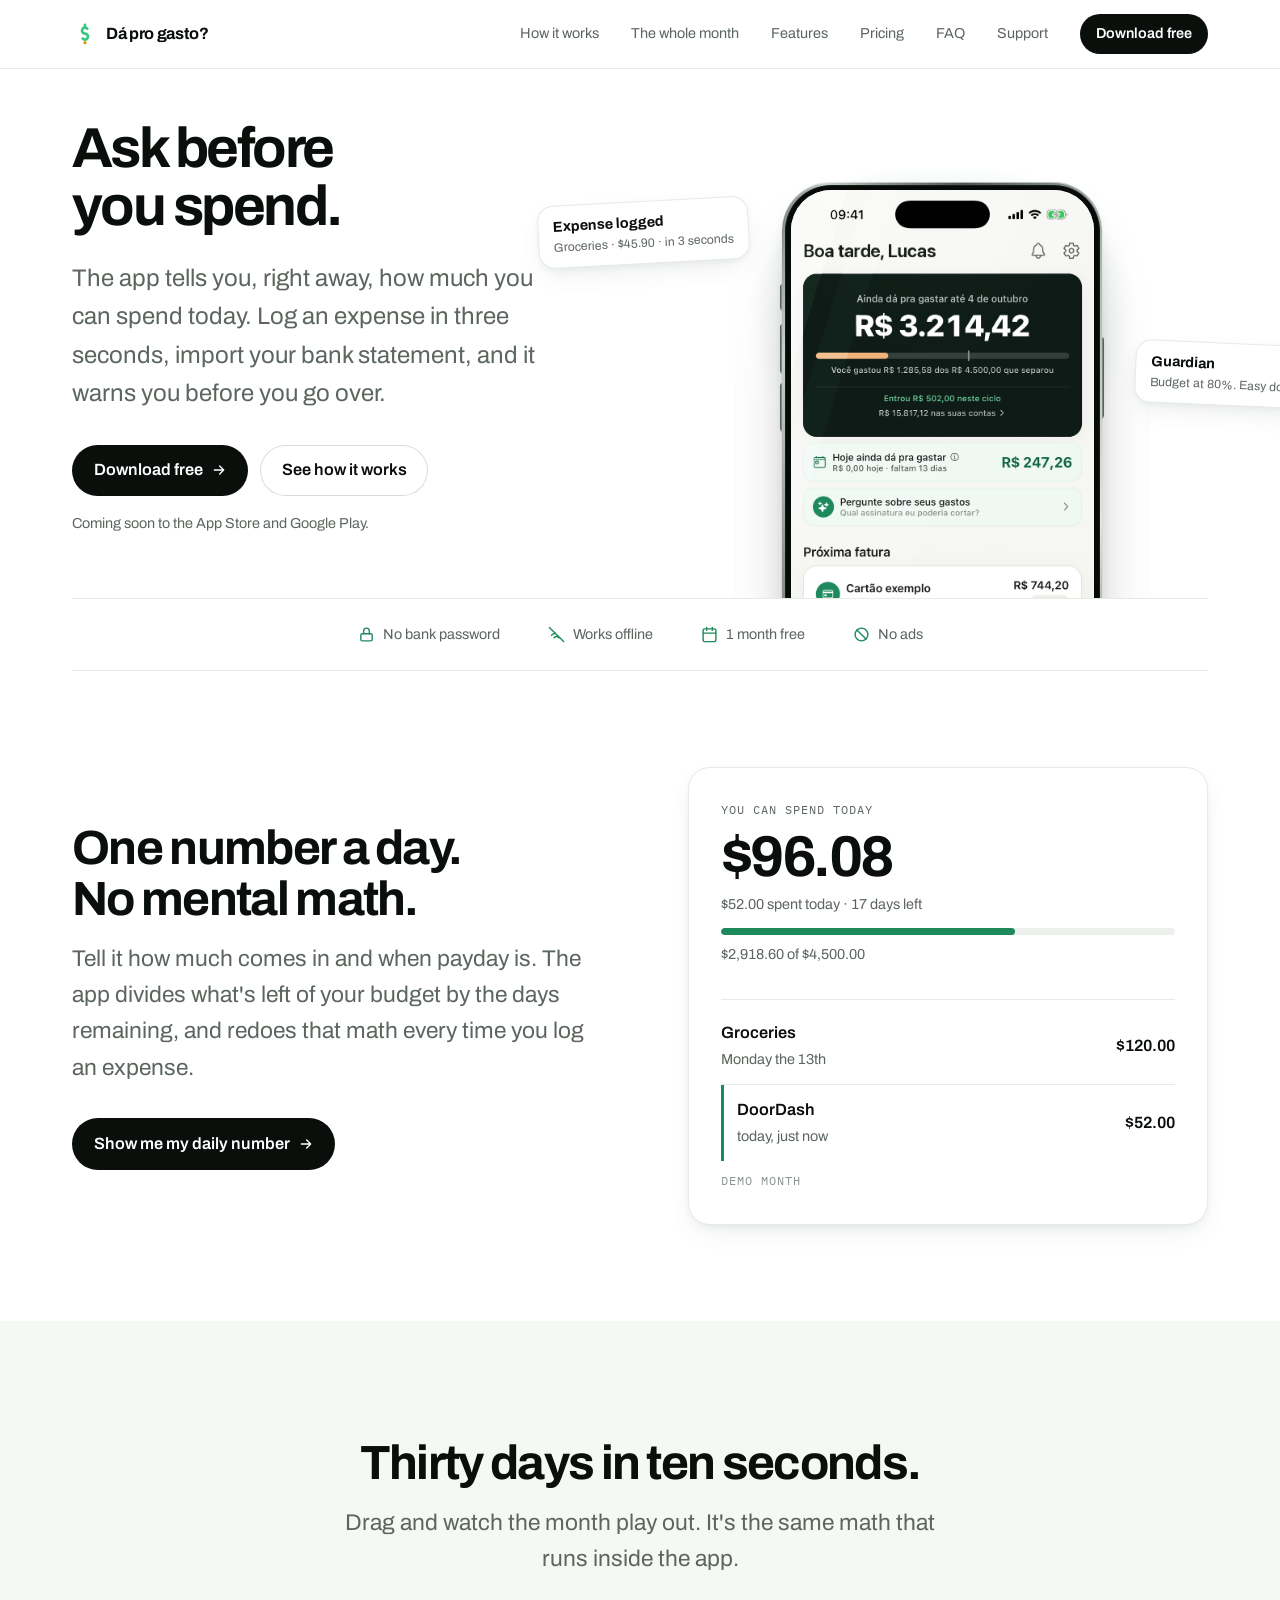
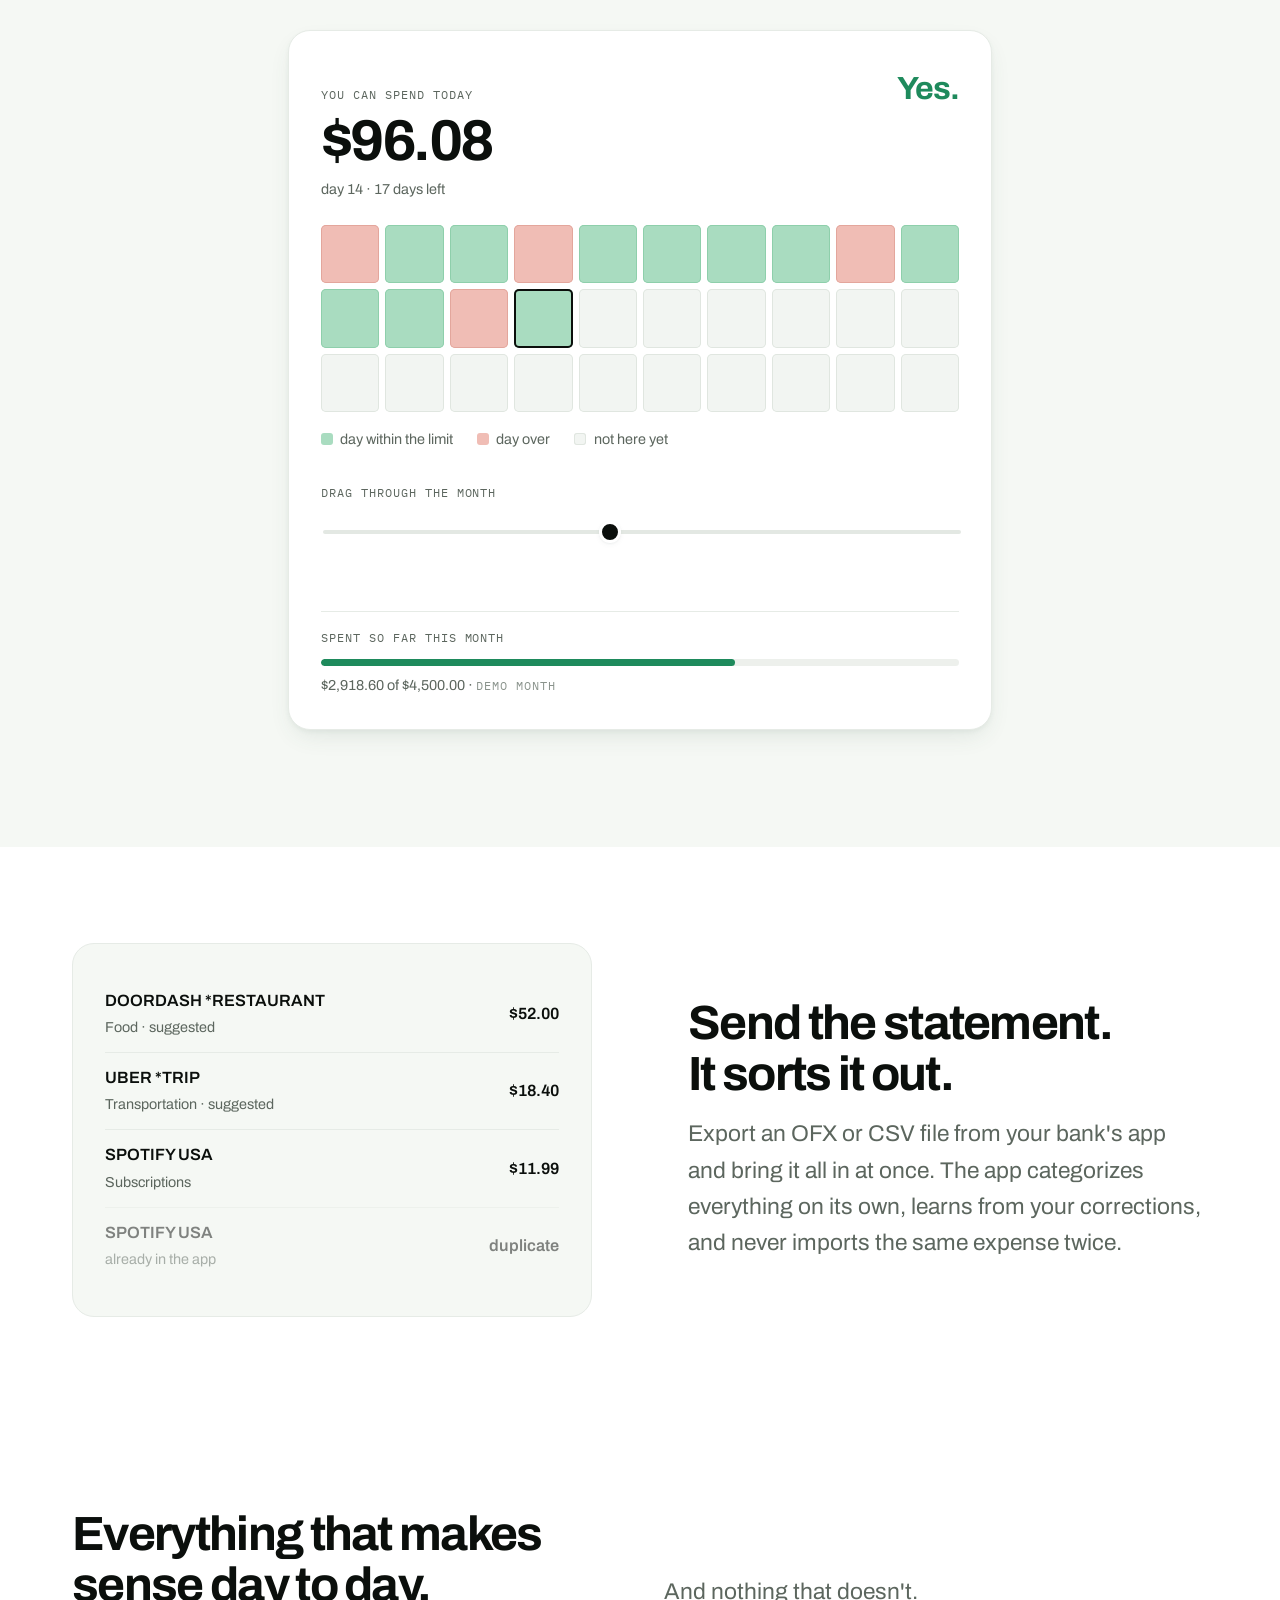
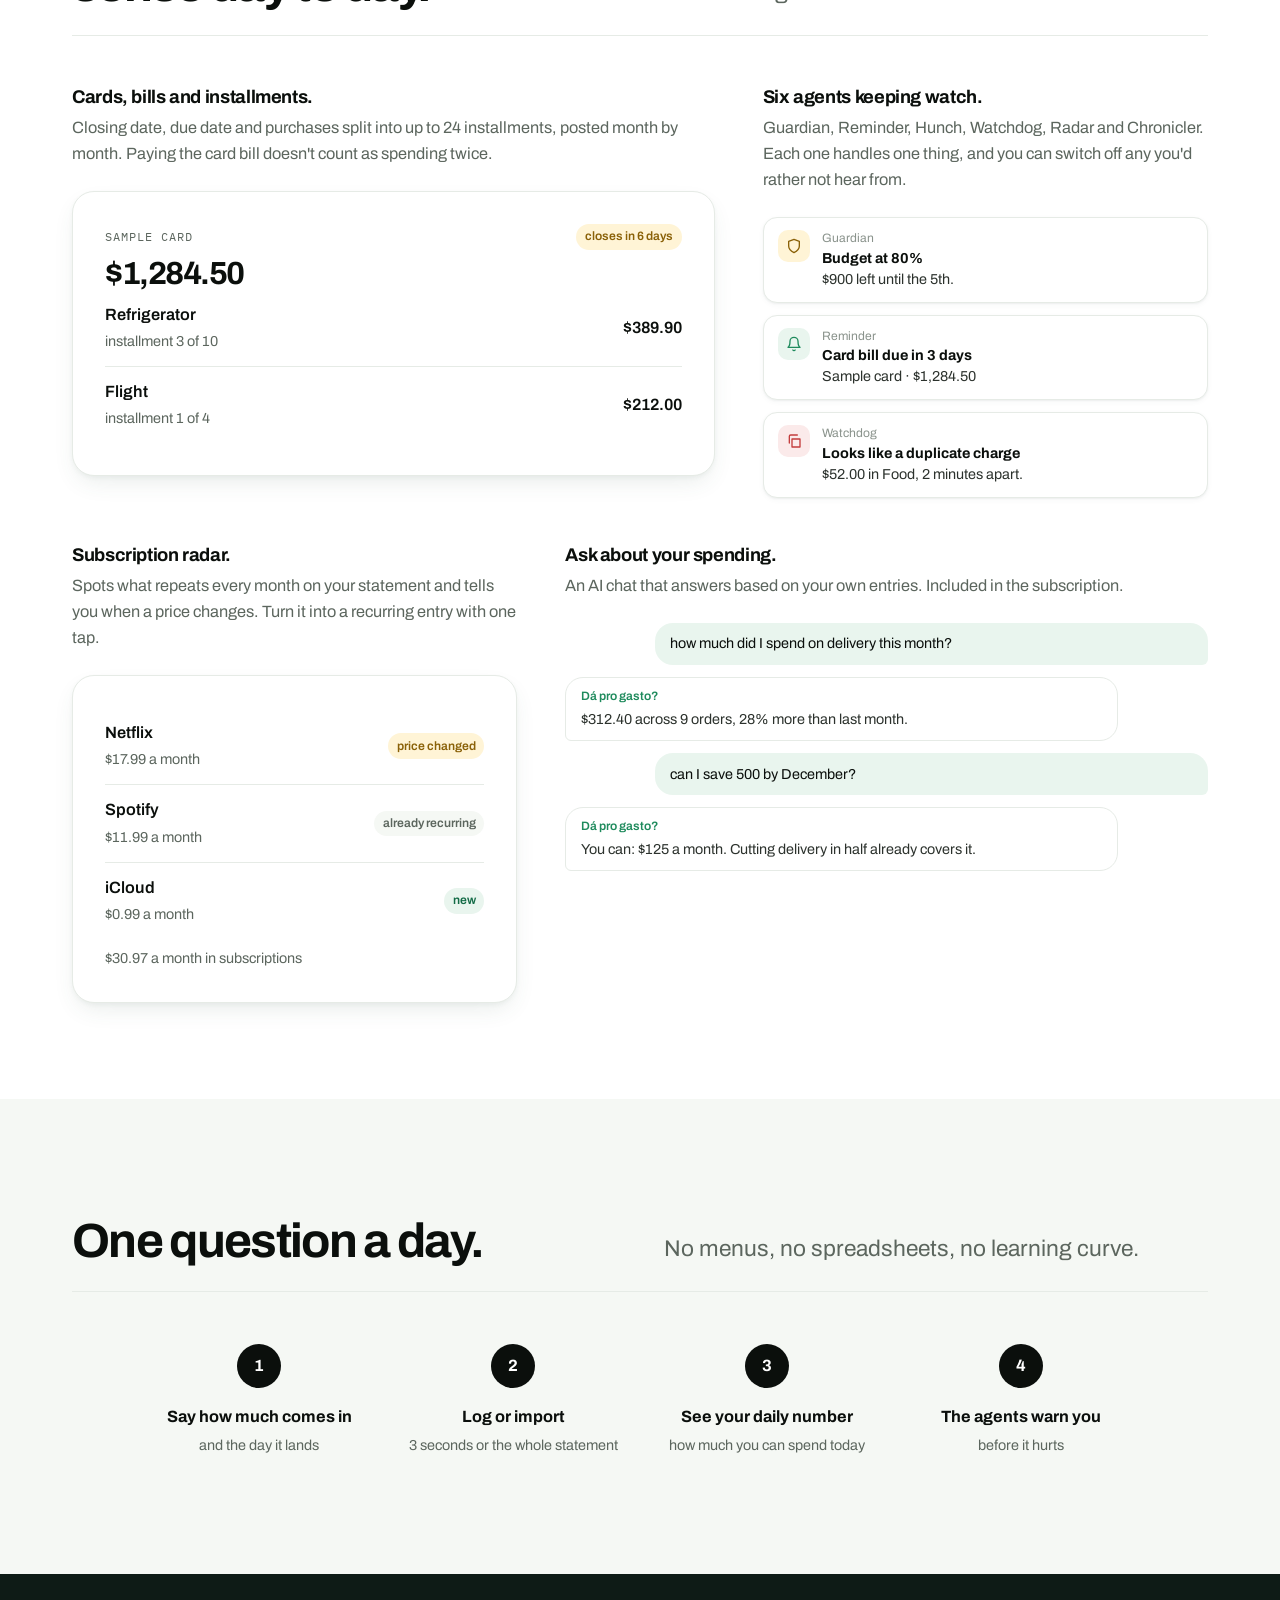
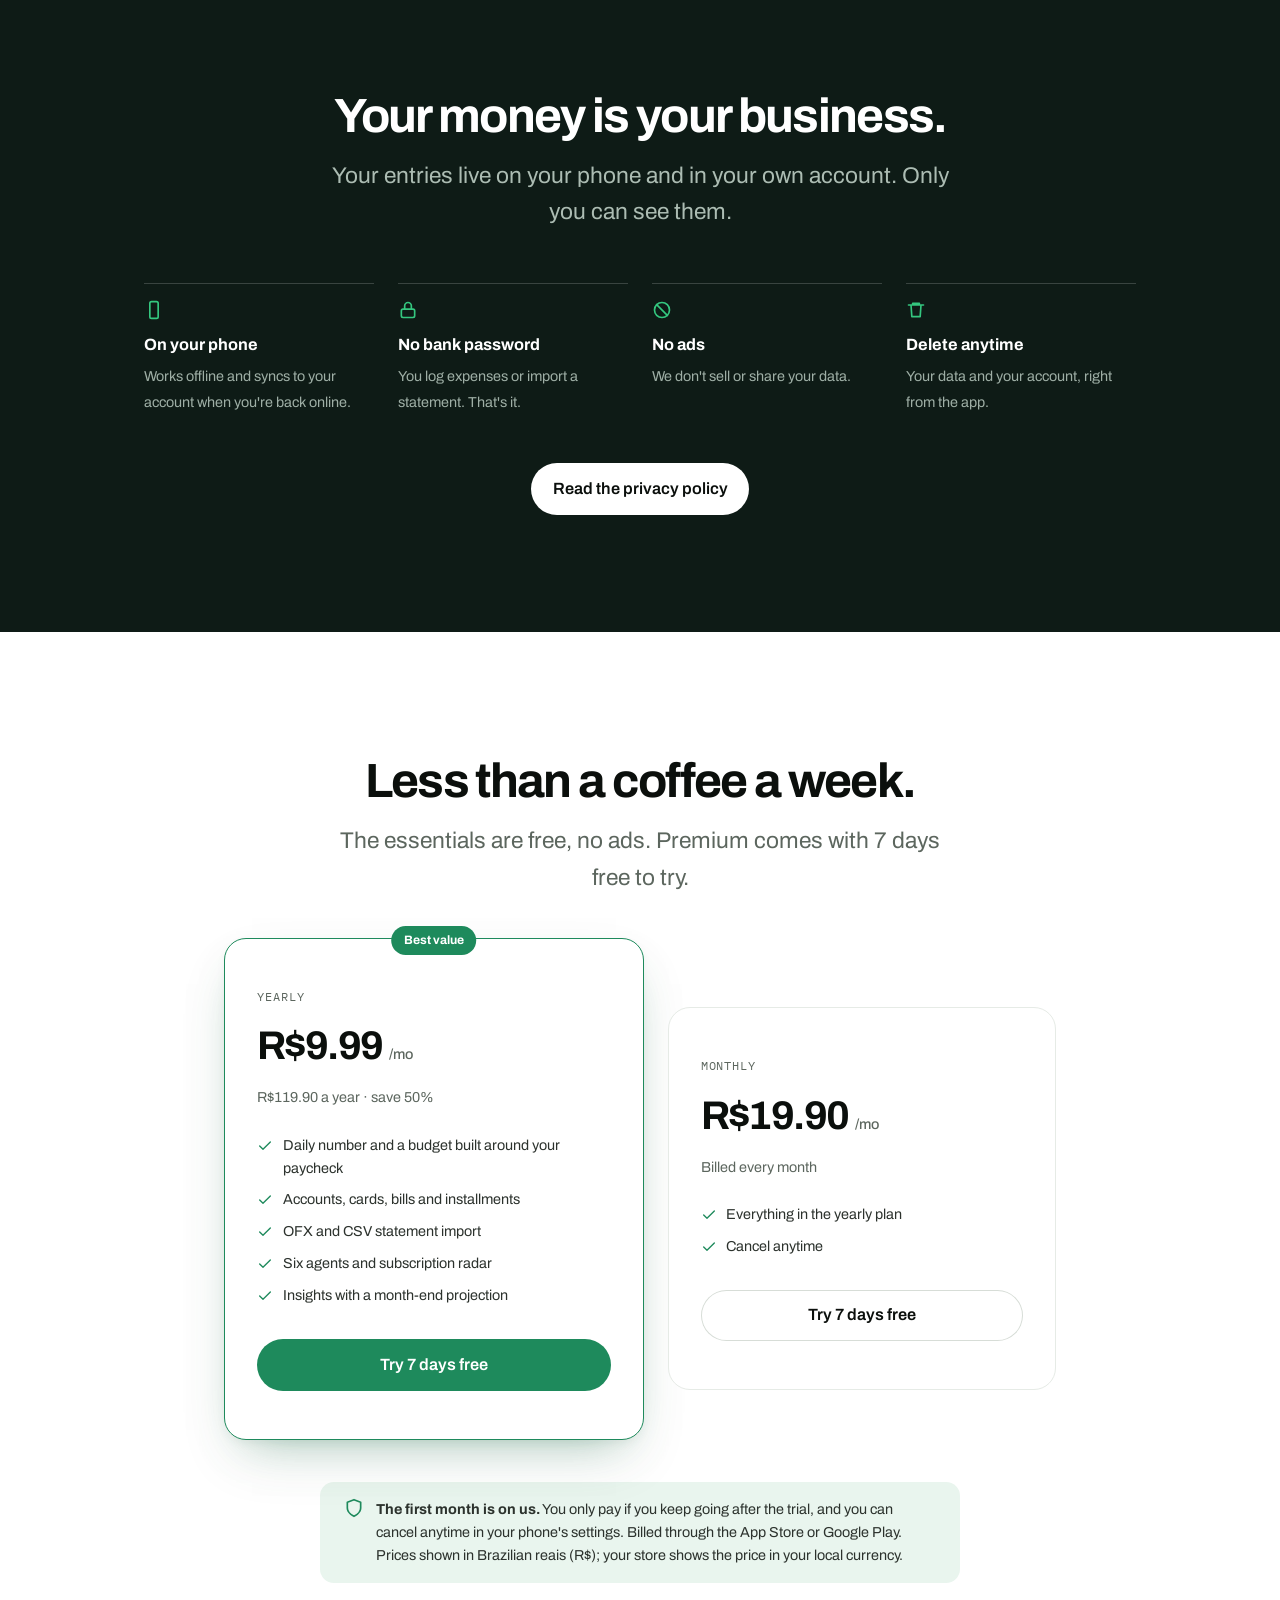
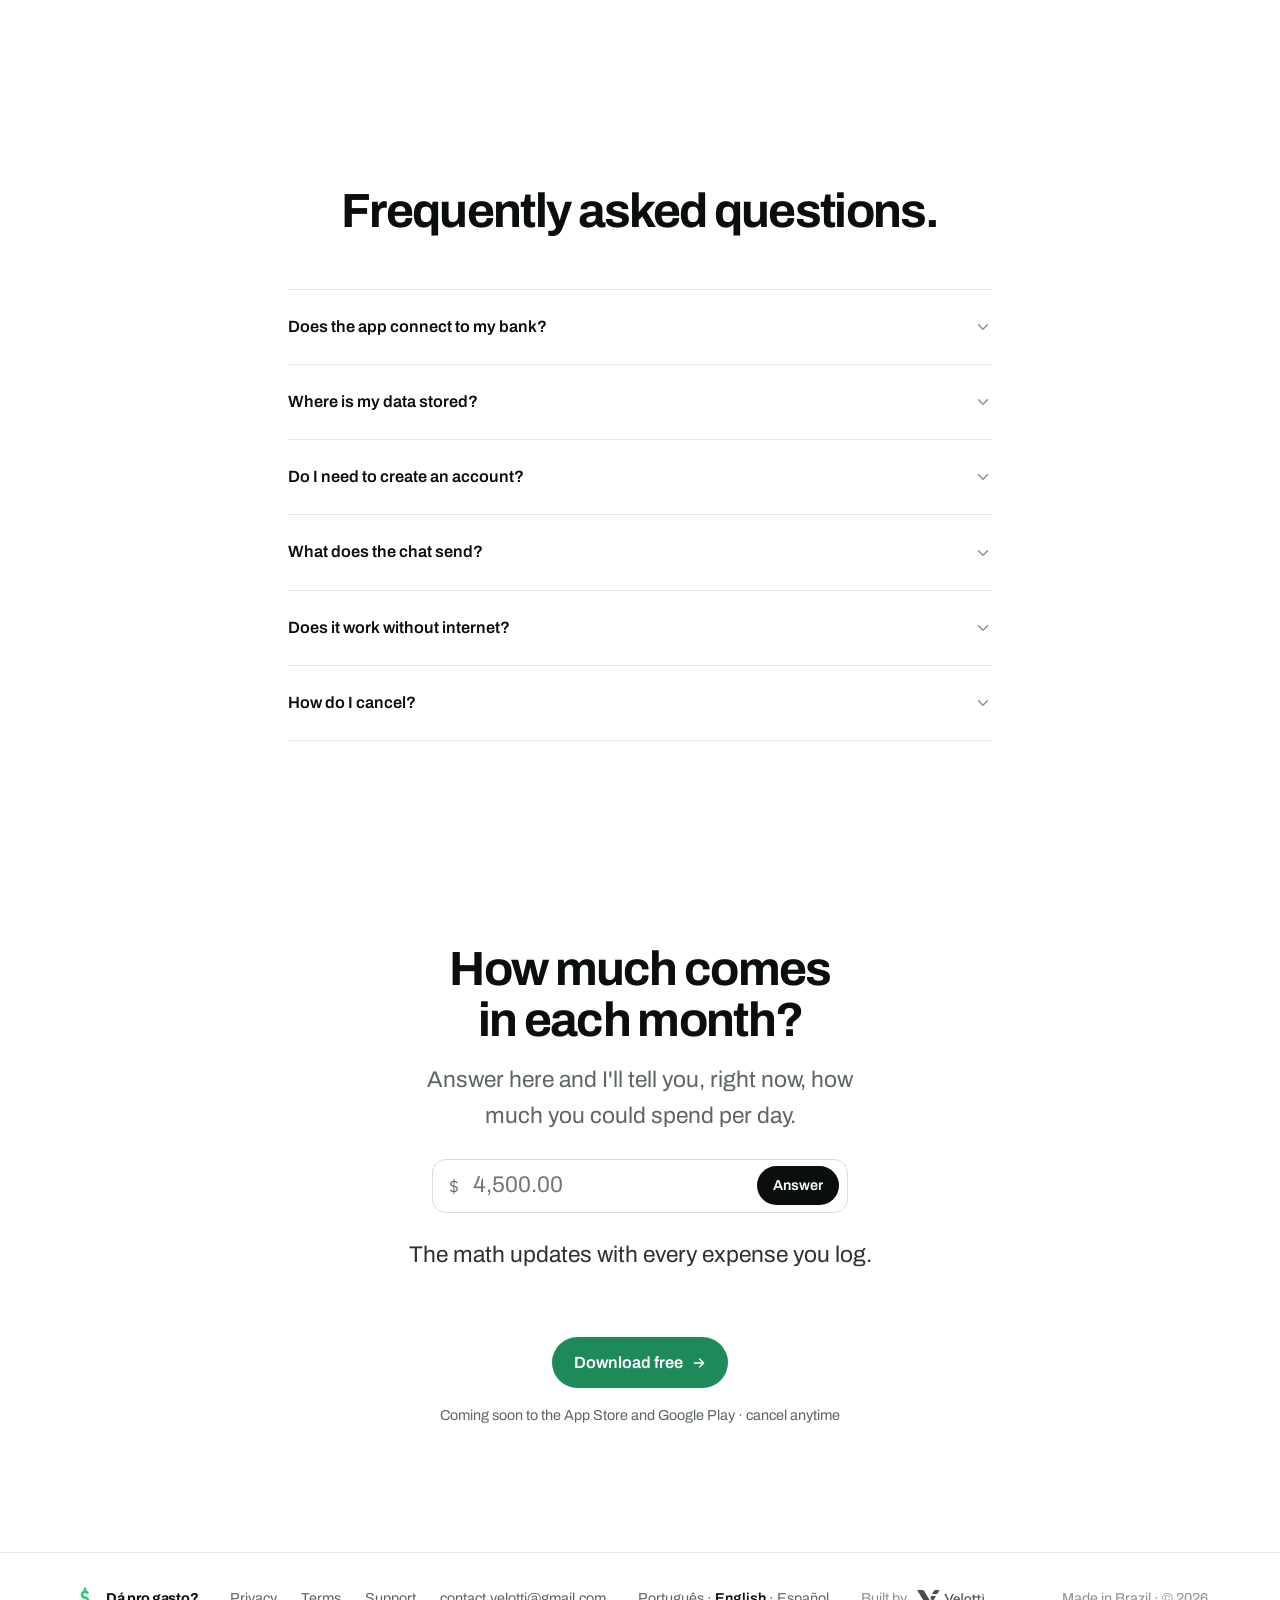
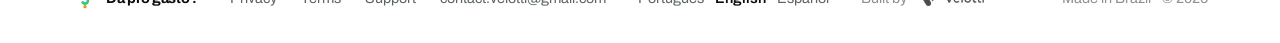
==== commit bfb93a10: "Teste grátis de 7 dias; plano grátis" ====
--- a/en/index.html
+++ b/en/index.html
@@ -33,7 +33,7 @@
         <a href="#perguntas">FAQ</a>
         <a href="support/">Support</a>
       </nav>
-      <a class="btn btn-dark btn-sm nav-cta" href="#preco">Try 1 month free</a>
+      <a class="btn btn-dark btn-sm nav-cta" href="#preco">Download free</a>
       <button class="menu-btn" aria-expanded="false" aria-controls="menu-mobile">Menu</button>
     </div>
     <nav id="menu-mobile" class="nav-mobile" aria-label="Sections (mobile)">
@@ -43,7 +43,7 @@
       <a href="#preco">Pricing</a>
       <a href="#perguntas">FAQ</a>
       <a href="support/">Support</a>
-      <a class="btn btn-dark" href="#preco">Try 1 month free</a>
+      <a class="btn btn-dark" href="#preco">Download free</a>
     </nav>
   </header>
 
@@ -55,7 +55,7 @@
         <h1>Ask before you spend.</h1>
         <p class="lead">The app tells you, right away, how much you can spend today. Log an expense in three seconds, import your bank statement, and it warns you before you go over.</p>
         <div class="acoes">
-          <a class="btn btn-dark" href="#preco">Try 1 month free
+          <a class="btn btn-dark" href="#preco">Download free
             <svg viewBox="0 0 24 24" fill="none" stroke="currentColor" stroke-width="2" stroke-linecap="round" stroke-linejoin="round" aria-hidden="true"><path d="M5 12h14M13 6l6 6-6 6"/></svg>
           </a>
           <a class="btn btn-linha" href="#como">See how it works</a>
@@ -266,7 +266,7 @@
       <div class="wrap">
         <div class="cabeca">
           <h2 class="titulo">Less than a coffee a week.</h2>
-          <p class="lead">The whole app, no limits and no ads. 1 month free to try it out.</p>
+          <p class="lead">The essentials are free, no ads. Premium comes with 7 days free to try.</p>
         </div>
         <div class="planos">
           <div class="plano plano--melhor">
@@ -281,7 +281,7 @@
               <li><svg viewBox="0 0 24 24" fill="none" stroke="currentColor" stroke-width="2" stroke-linecap="round" stroke-linejoin="round" aria-hidden="true"><path d="M20 6 9 17l-5-5"/></svg>Six agents and subscription radar</li>
               <li><svg viewBox="0 0 24 24" fill="none" stroke="currentColor" stroke-width="2" stroke-linecap="round" stroke-linejoin="round" aria-hidden="true"><path d="M20 6 9 17l-5-5"/></svg>Insights with a month-end projection</li>
             </ul>
-            <a class="btn btn-verde" href="#comecar">Start 1 month free</a>
+            <a class="btn btn-verde" href="#comecar">Try 7 days free</a>
           </div>
           <div class="plano">
             <p class="rotulo">Monthly</p>
@@ -291,7 +291,7 @@
               <li><svg viewBox="0 0 24 24" fill="none" stroke="currentColor" stroke-width="2" stroke-linecap="round" stroke-linejoin="round" aria-hidden="true"><path d="M20 6 9 17l-5-5"/></svg>Everything in the yearly plan</li>
               <li><svg viewBox="0 0 24 24" fill="none" stroke="currentColor" stroke-width="2" stroke-linecap="round" stroke-linejoin="round" aria-hidden="true"><path d="M20 6 9 17l-5-5"/></svg>Cancel anytime</li>
             </ul>
-            <a class="btn btn-linha" href="#comecar">Start 1 month free</a>
+            <a class="btn btn-linha" href="#comecar">Try 7 days free</a>
           </div>
         </div>
         <div class="garantia">
@@ -325,7 +325,7 @@
           <button type="button" class="btn btn-dark btn-sm" id="responder">Answer</button>
         </div>
         <p class="resposta" id="saida" role="status" aria-live="polite">The math updates with every expense you log.</p>
-        <a class="btn btn-verde" href="#preco">Try 1 month free
+        <a class="btn btn-verde" href="#preco">Download free
           <svg viewBox="0 0 24 24" fill="none" stroke="currentColor" stroke-width="2" stroke-linecap="round" stroke-linejoin="round" aria-hidden="true"><path d="M5 12h14M13 6l6 6-6 6"/></svg>
         </a>
         <p class="nota">Coming soon to the App Store and Google Play · cancel anytime</p>
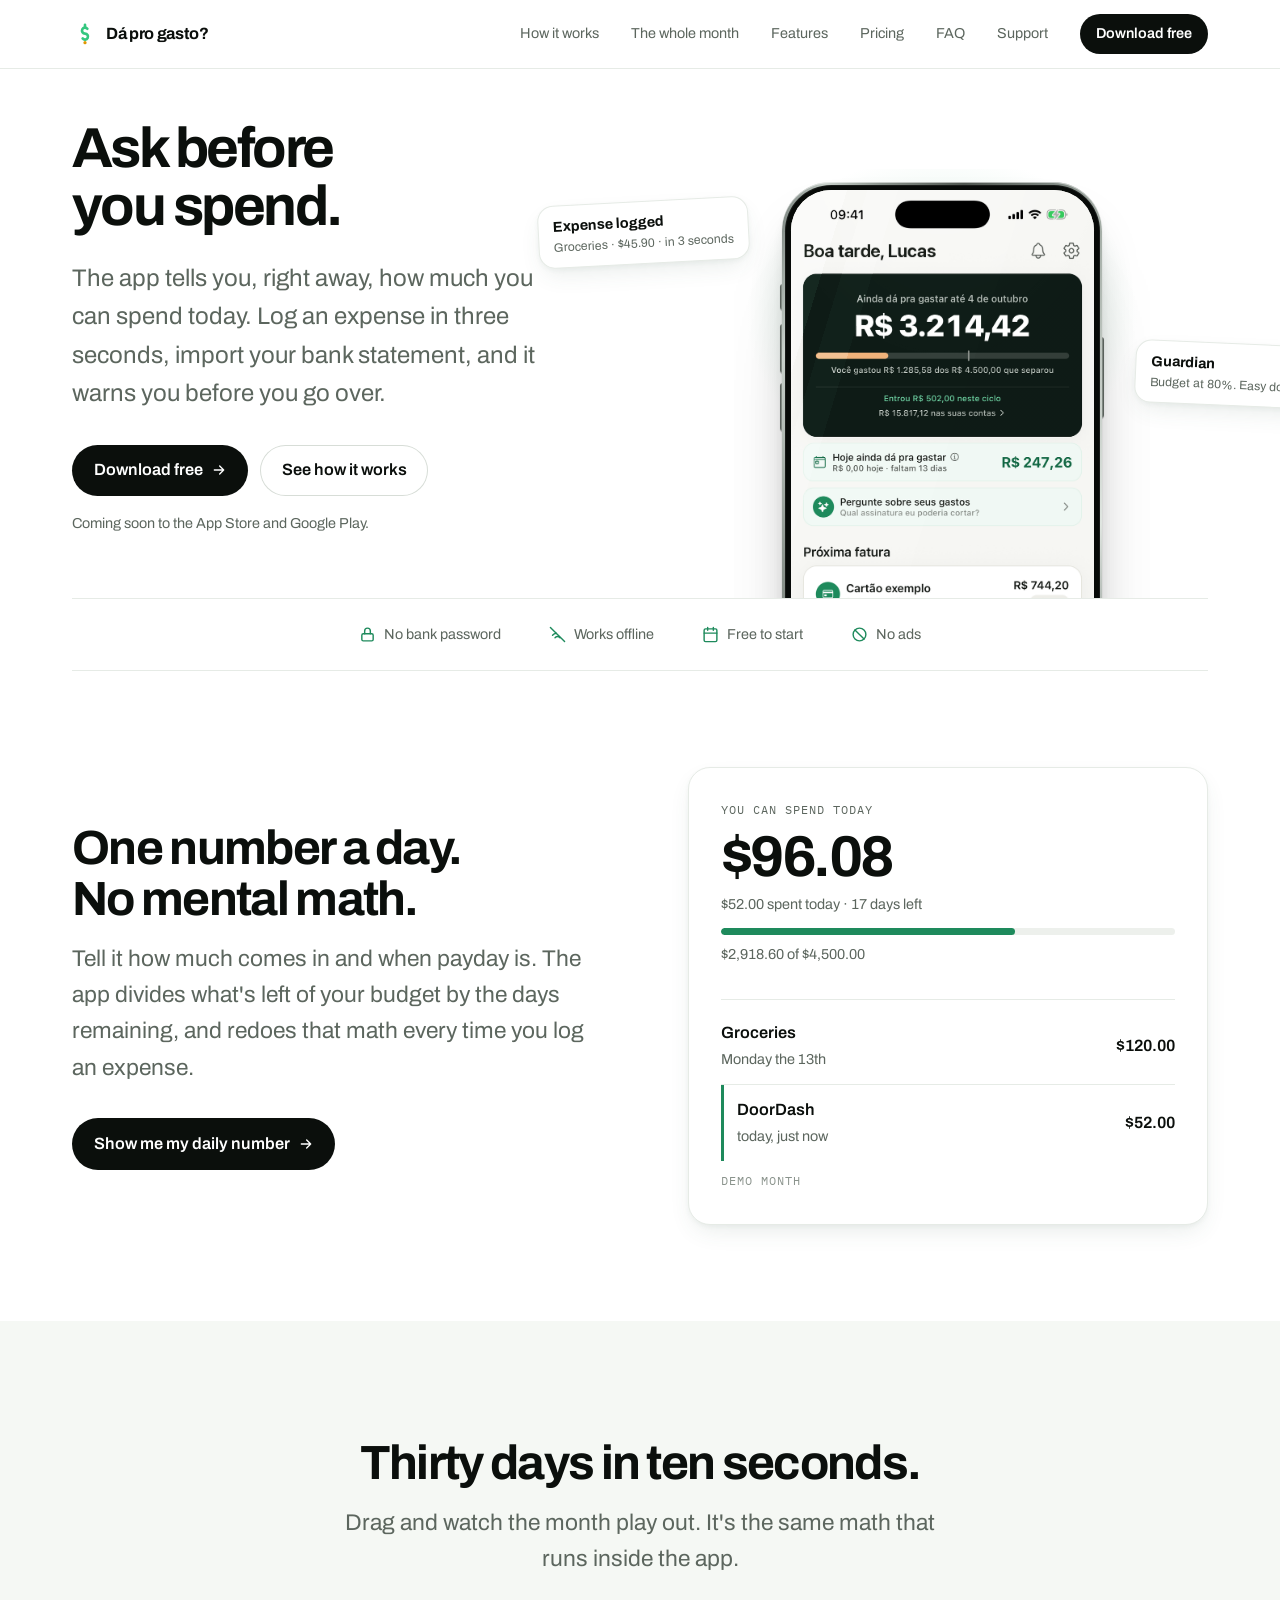
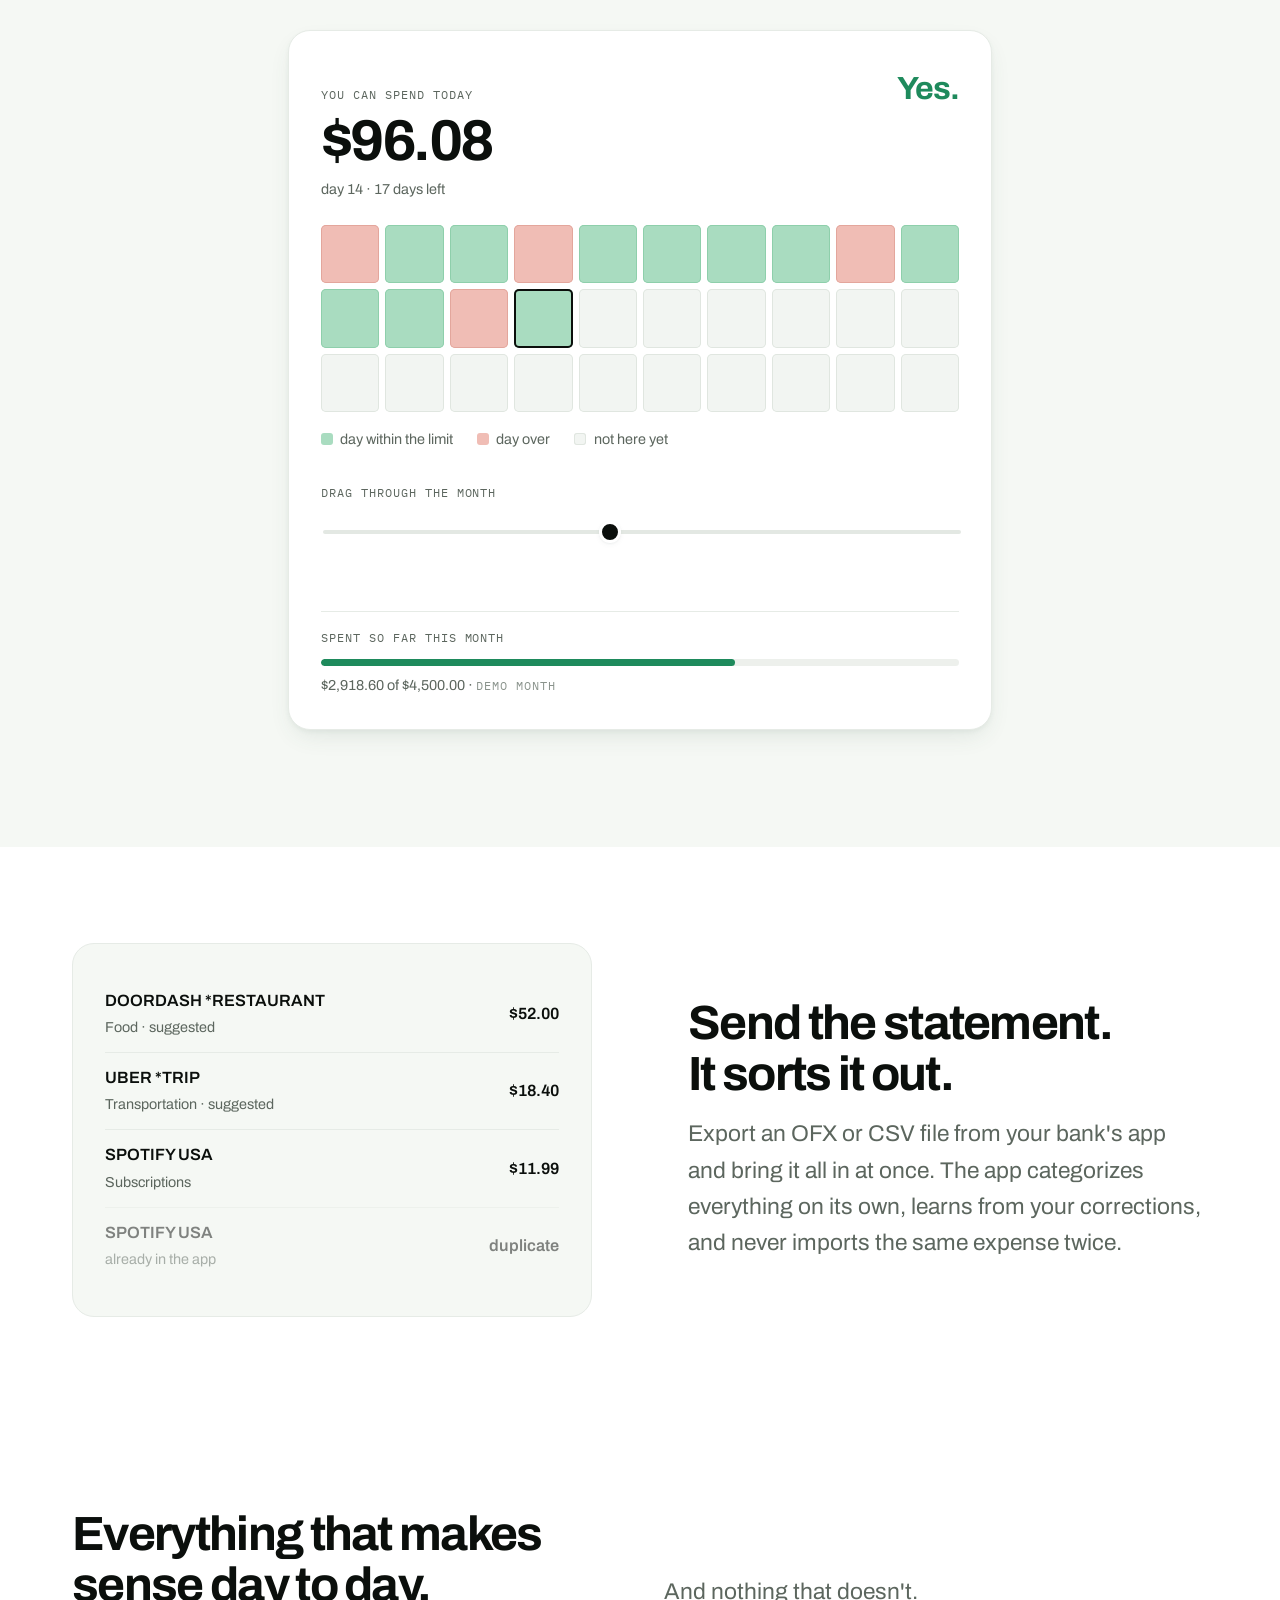
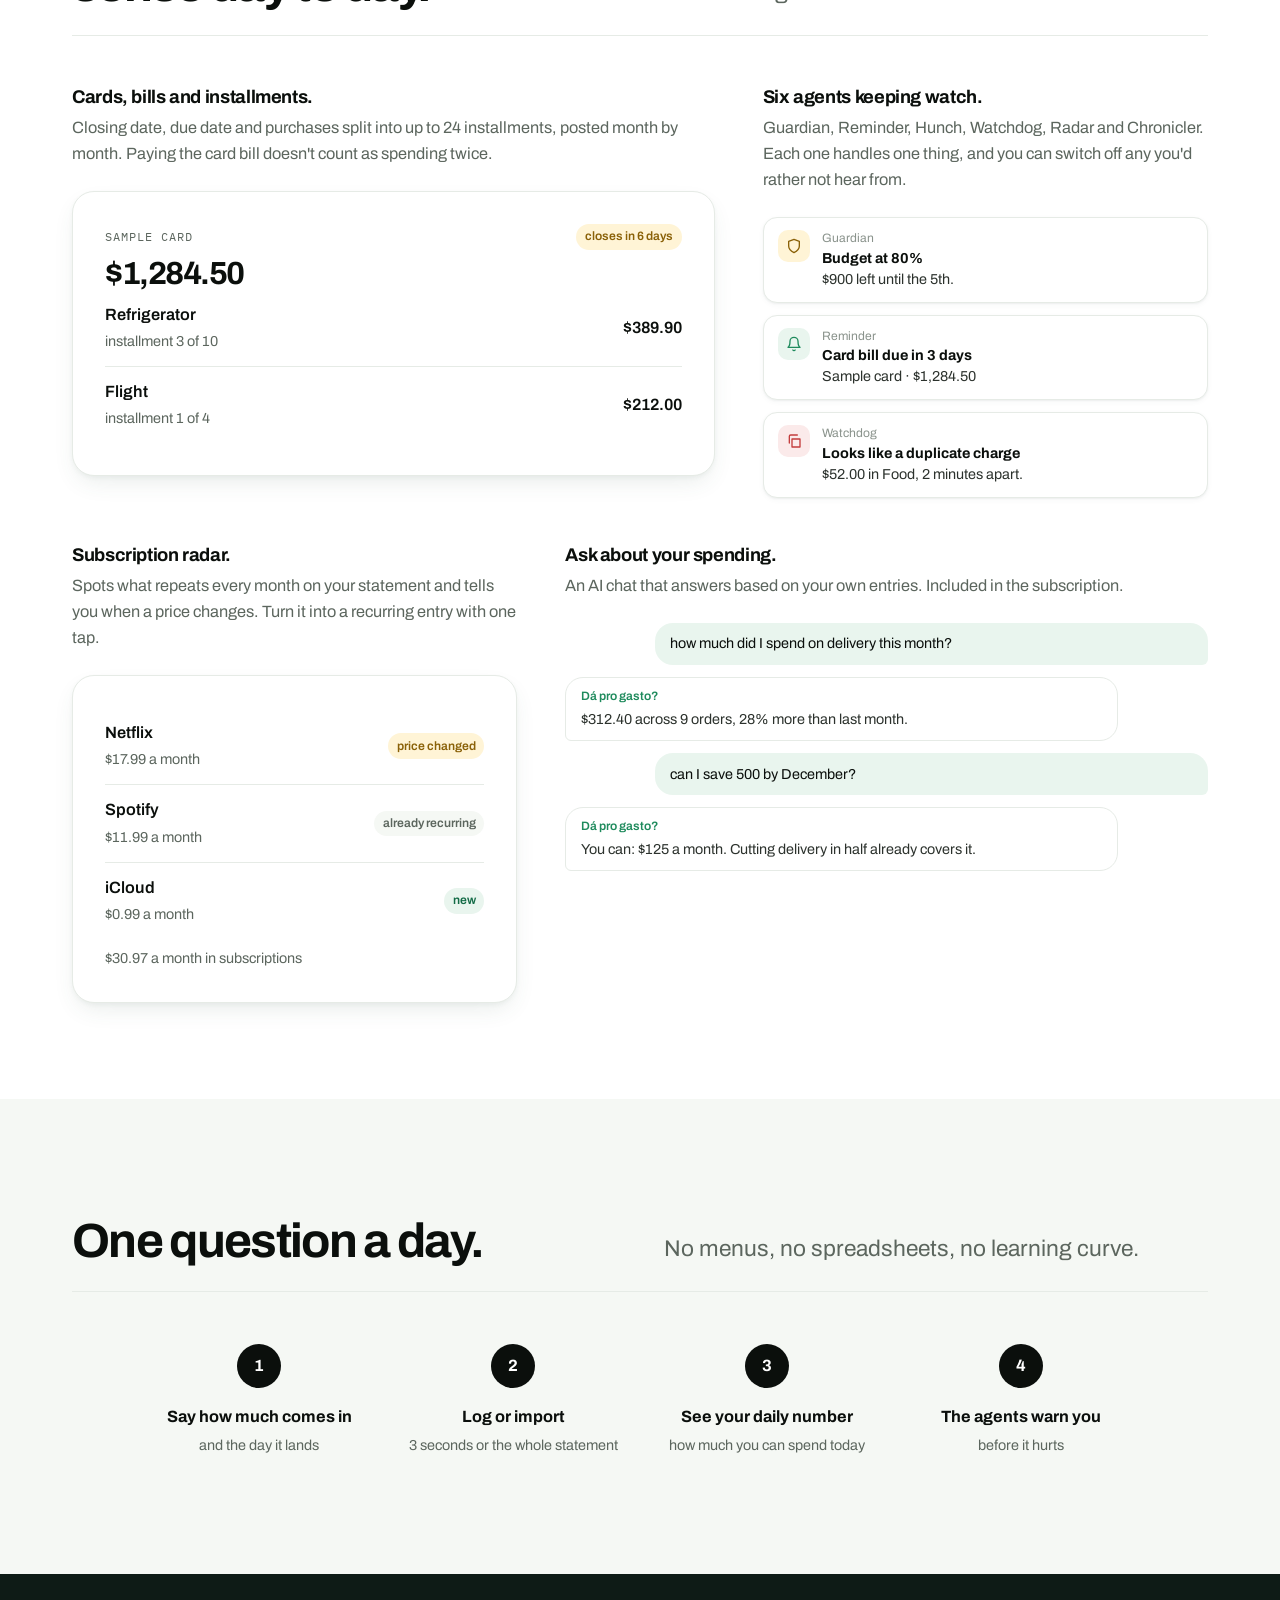
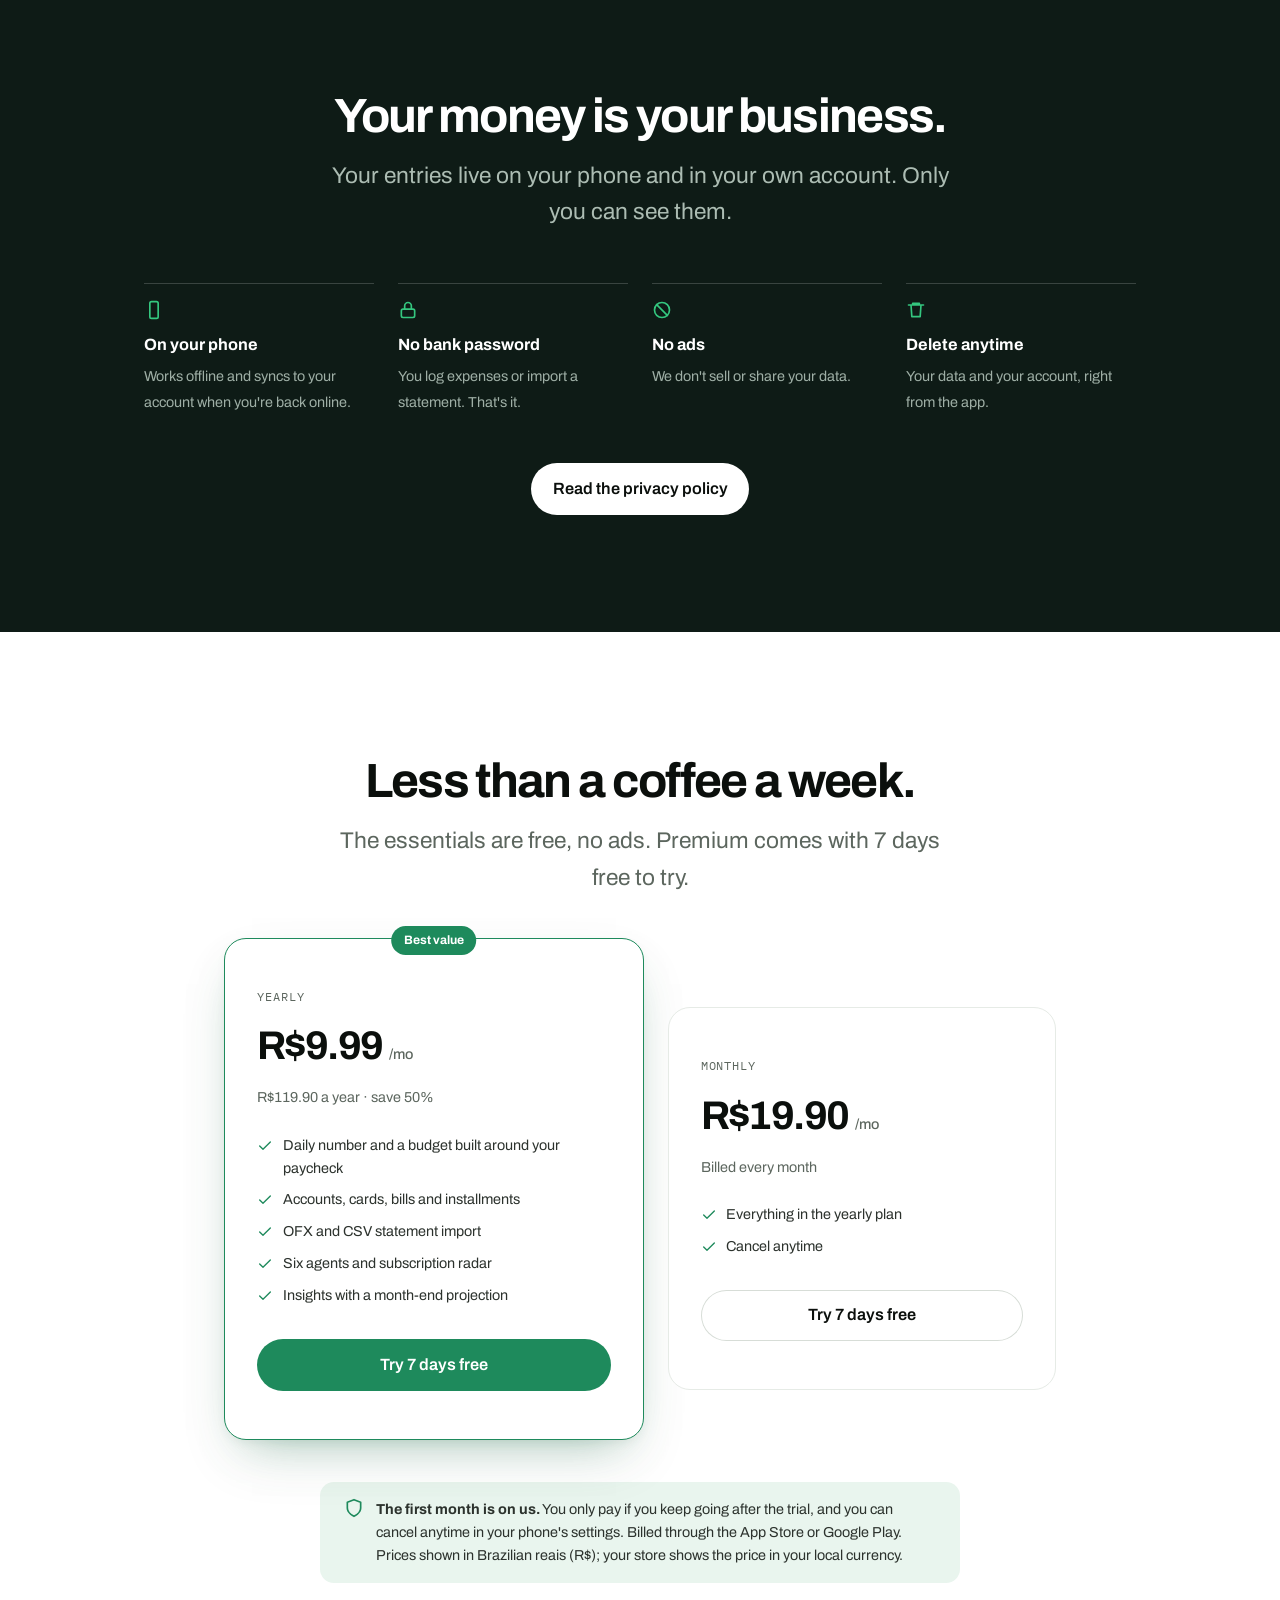
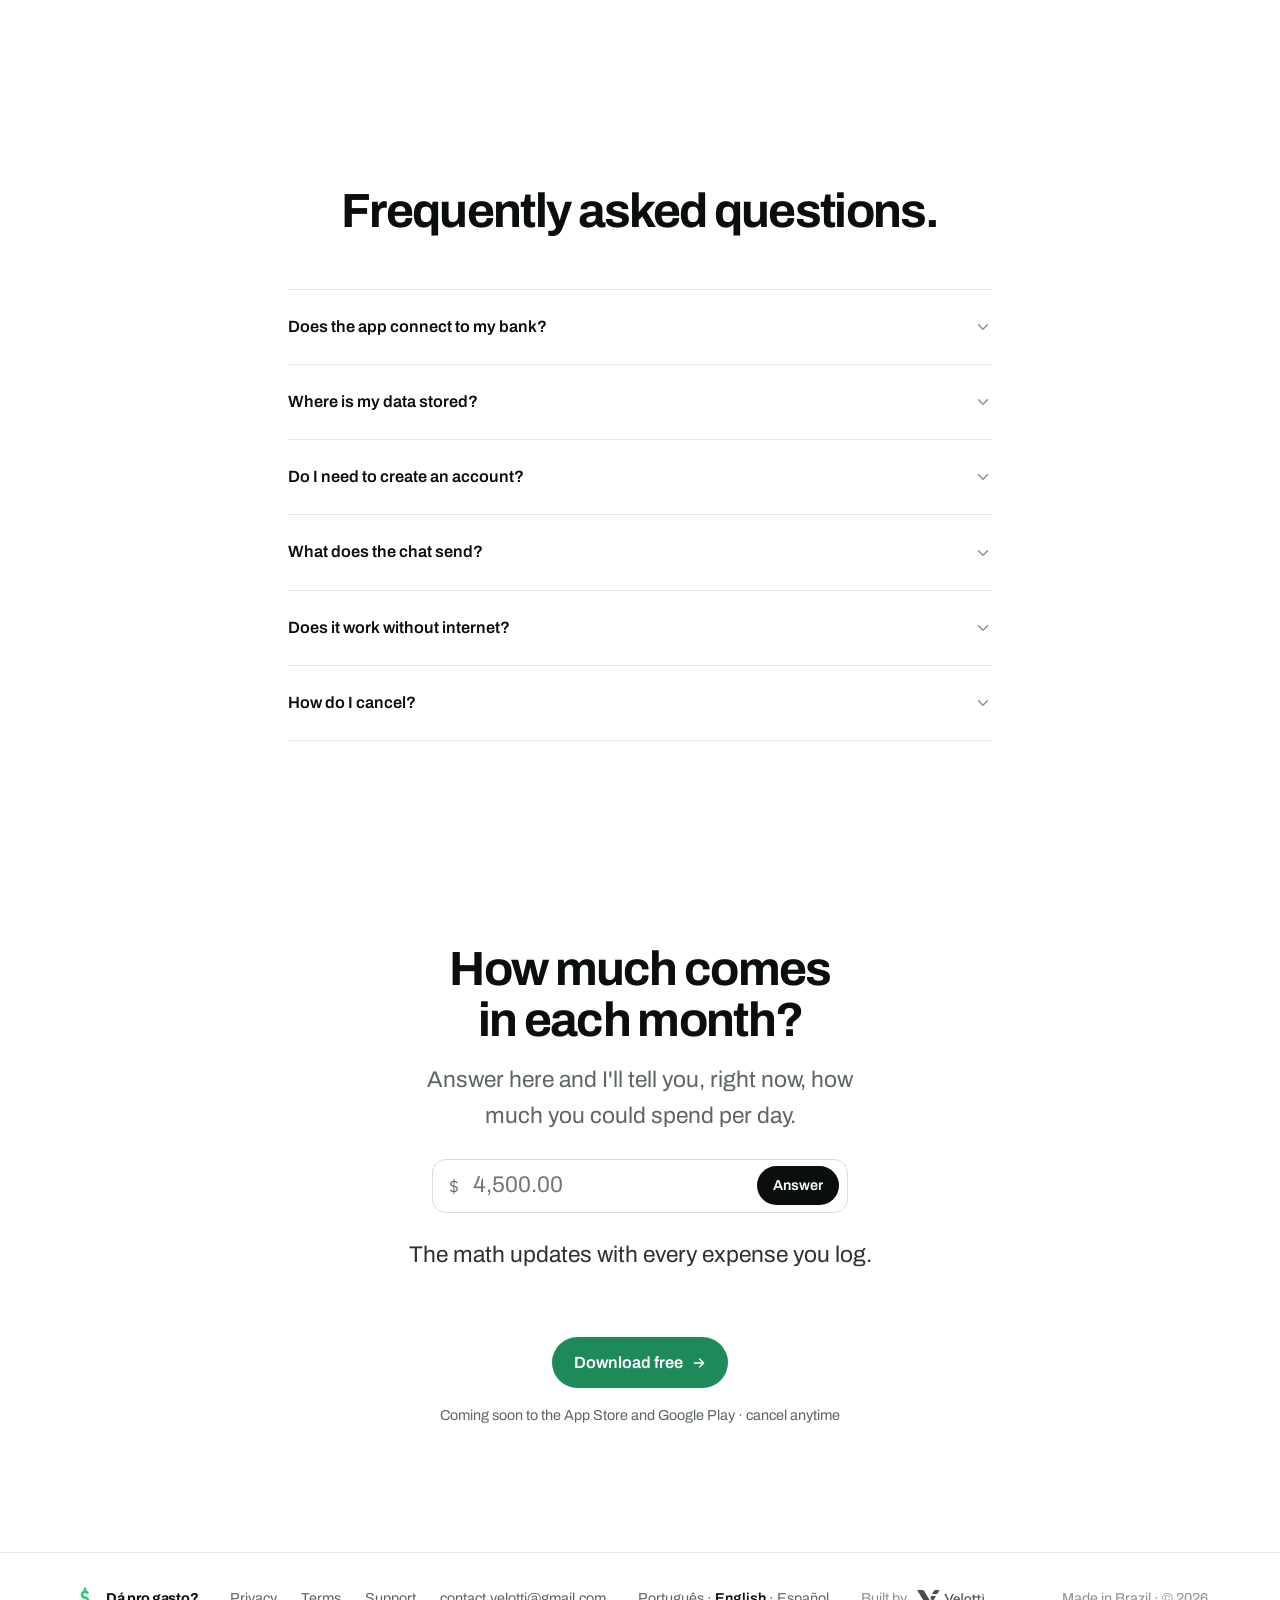
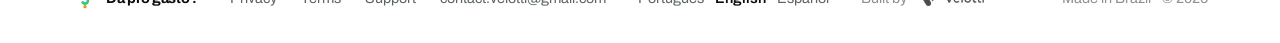
==== commit c5e4e5a8: "Selo grátis pra começar" ====
--- a/en/index.html
+++ b/en/index.html
@@ -91,7 +91,7 @@
         <div class="fatos">
           <span><svg viewBox="0 0 24 24" fill="none" stroke="currentColor" stroke-width="2" stroke-linecap="round" stroke-linejoin="round" aria-hidden="true"><rect x="4" y="11" width="16" height="10" rx="2"/><path d="M8 11V7a4 4 0 0 1 8 0v4"/></svg>No bank password</span>
           <span><svg viewBox="0 0 24 24" fill="none" stroke="currentColor" stroke-width="2" stroke-linecap="round" stroke-linejoin="round" aria-hidden="true"><path d="M2 2l20 20"/><path d="M8.5 16.5a5 5 0 0 1 7 0"/><path d="M5 12.9a10 10 0 0 1 5.2-2.7"/></svg>Works offline</span>
-          <span><svg viewBox="0 0 24 24" fill="none" stroke="currentColor" stroke-width="2" stroke-linecap="round" stroke-linejoin="round" aria-hidden="true"><rect x="3" y="4" width="18" height="18" rx="2"/><path d="M16 2v4M8 2v4M3 10h18"/></svg>1 month free</span>
+          <span><svg viewBox="0 0 24 24" fill="none" stroke="currentColor" stroke-width="2" stroke-linecap="round" stroke-linejoin="round" aria-hidden="true"><rect x="3" y="4" width="18" height="18" rx="2"/><path d="M16 2v4M8 2v4M3 10h18"/></svg>Free to start</span>
           <span><svg viewBox="0 0 24 24" fill="none" stroke="currentColor" stroke-width="2" stroke-linecap="round" stroke-linejoin="round" aria-hidden="true"><circle cx="12" cy="12" r="9"/><path d="M5.6 5.6l12.8 12.8"/></svg>No ads</span>
         </div>
       </div>
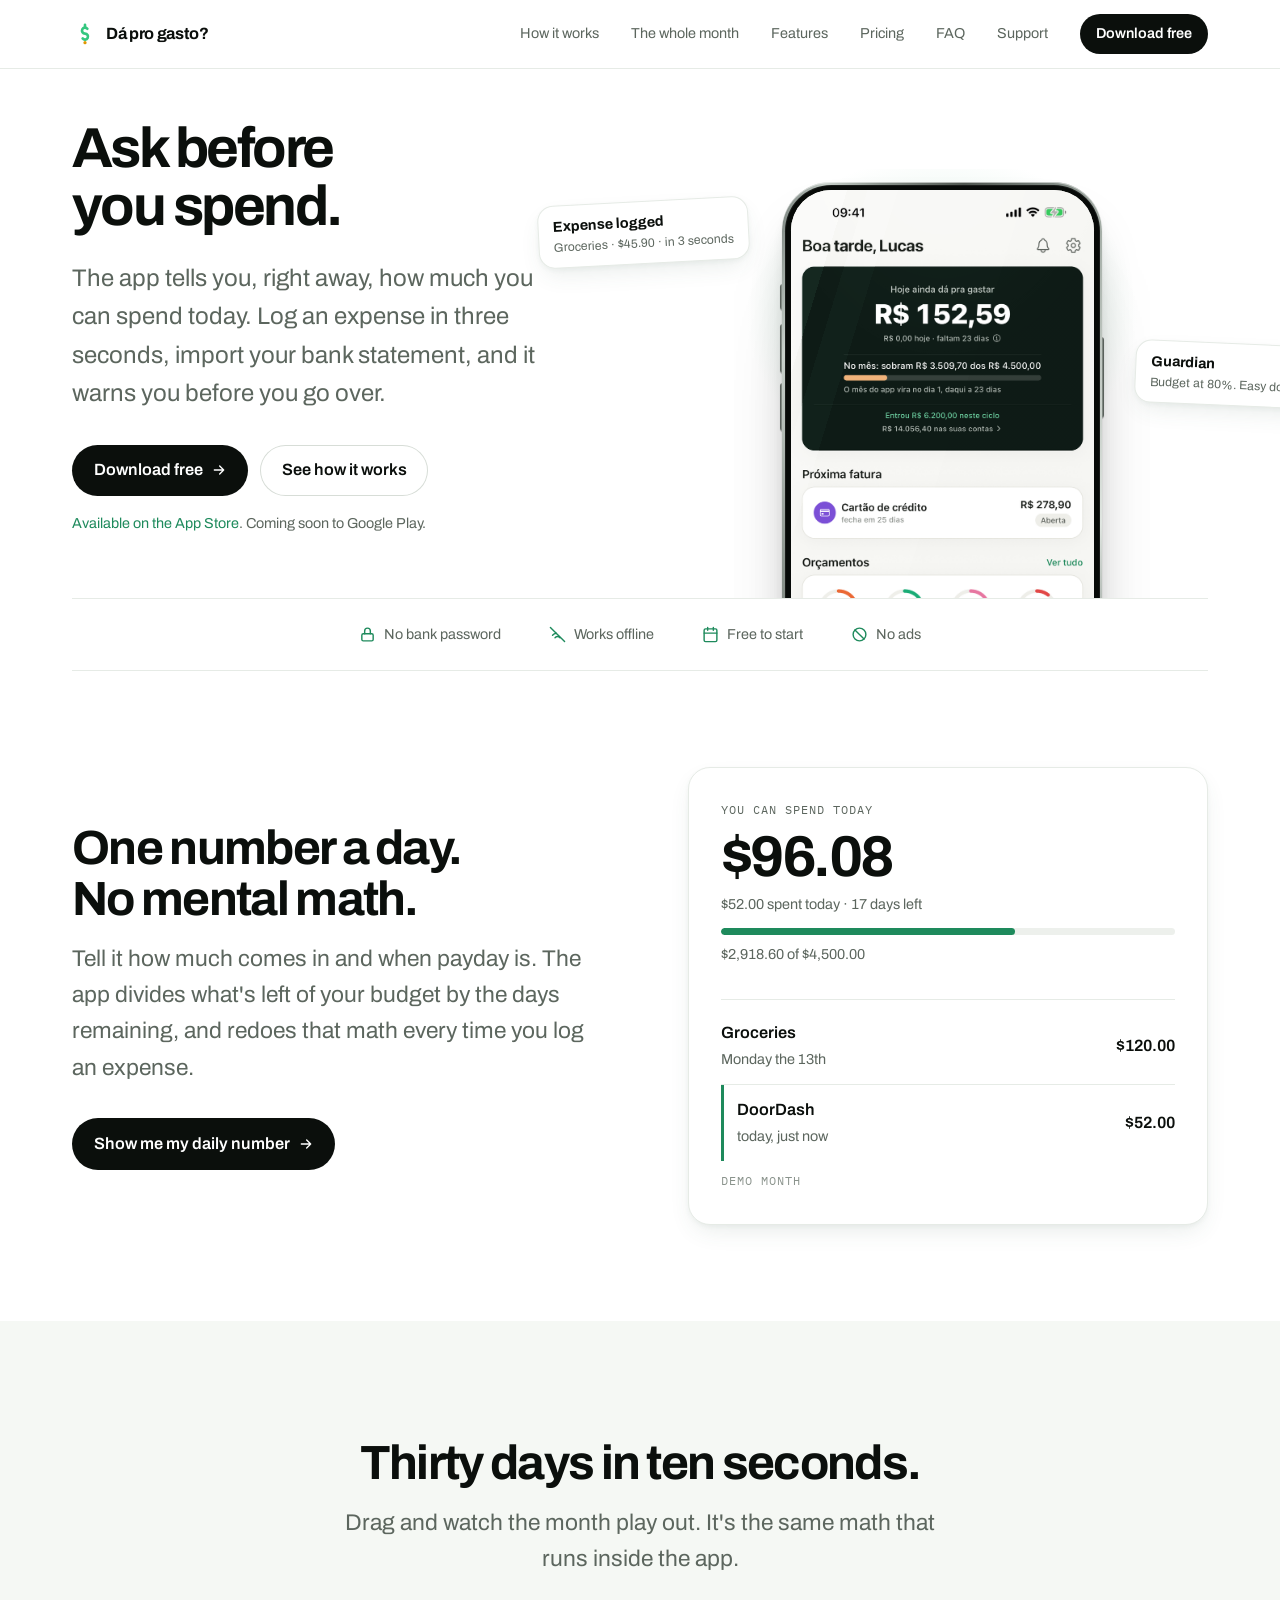
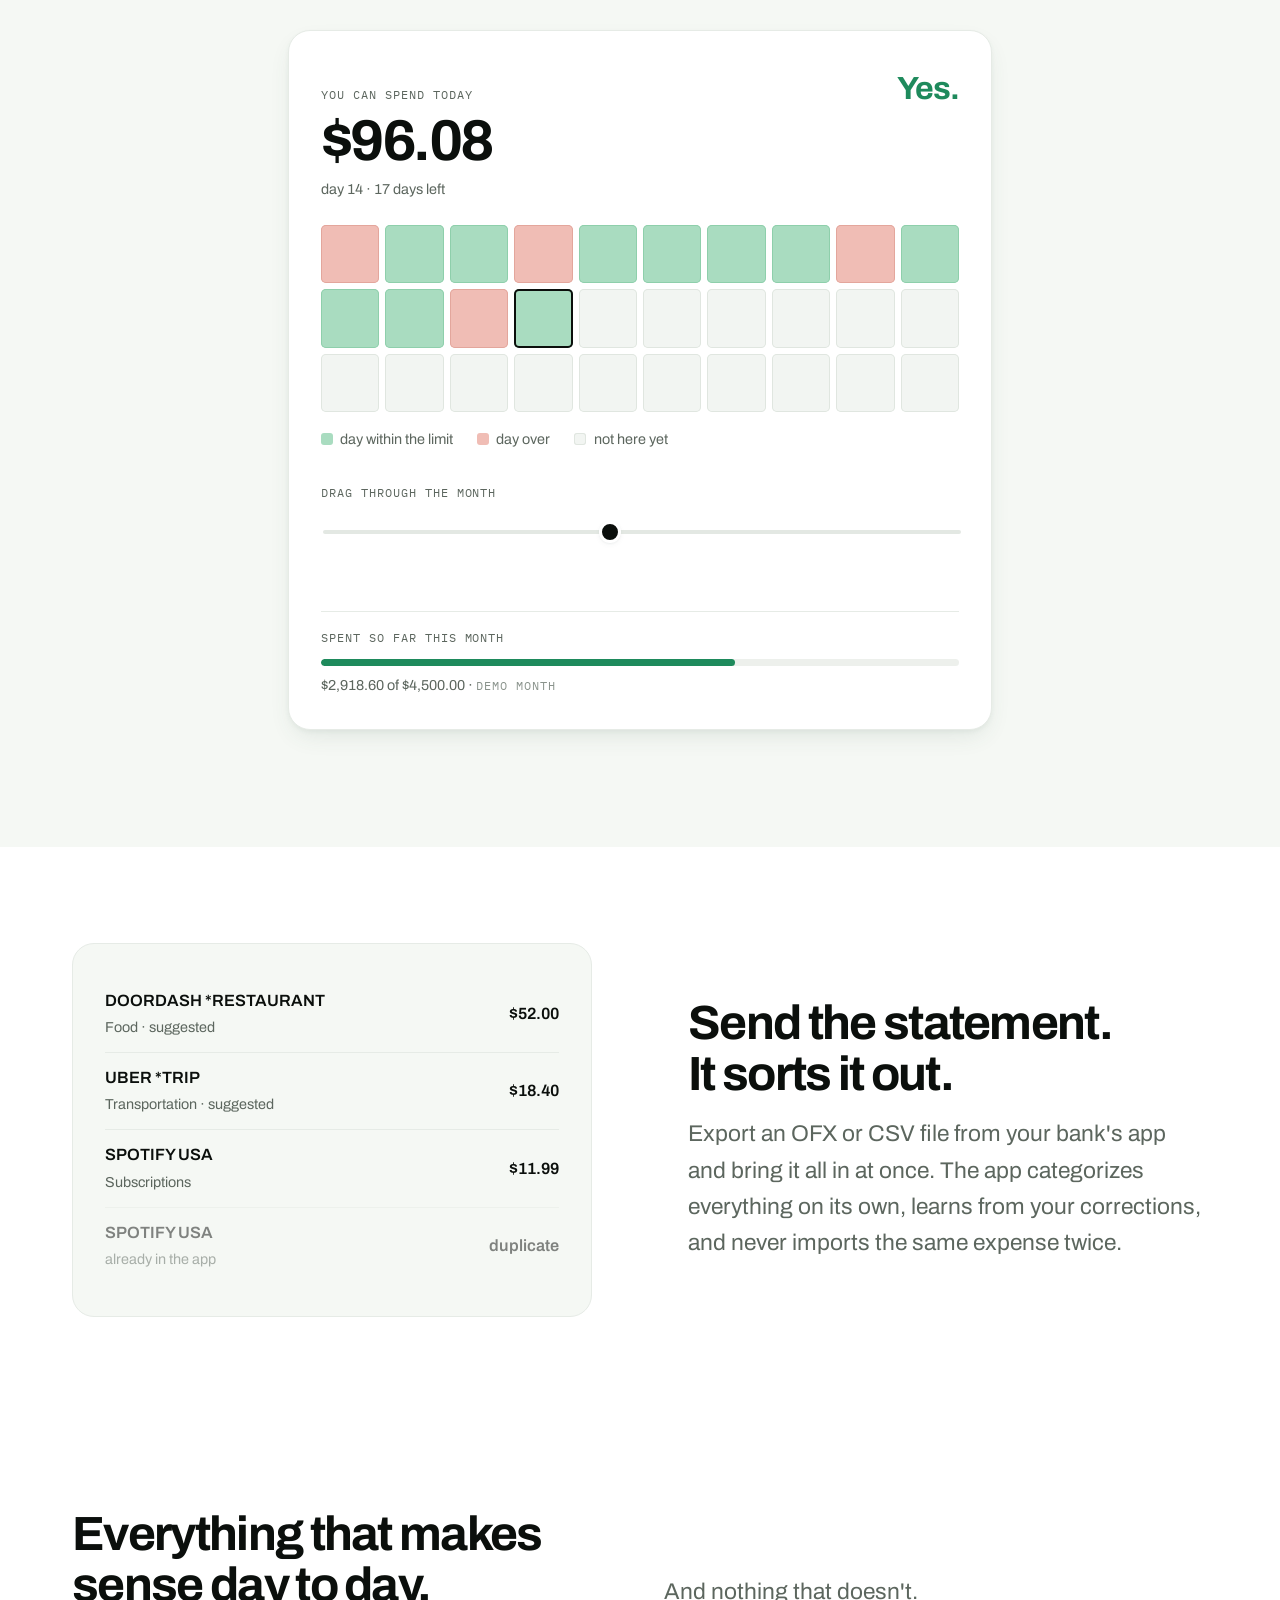
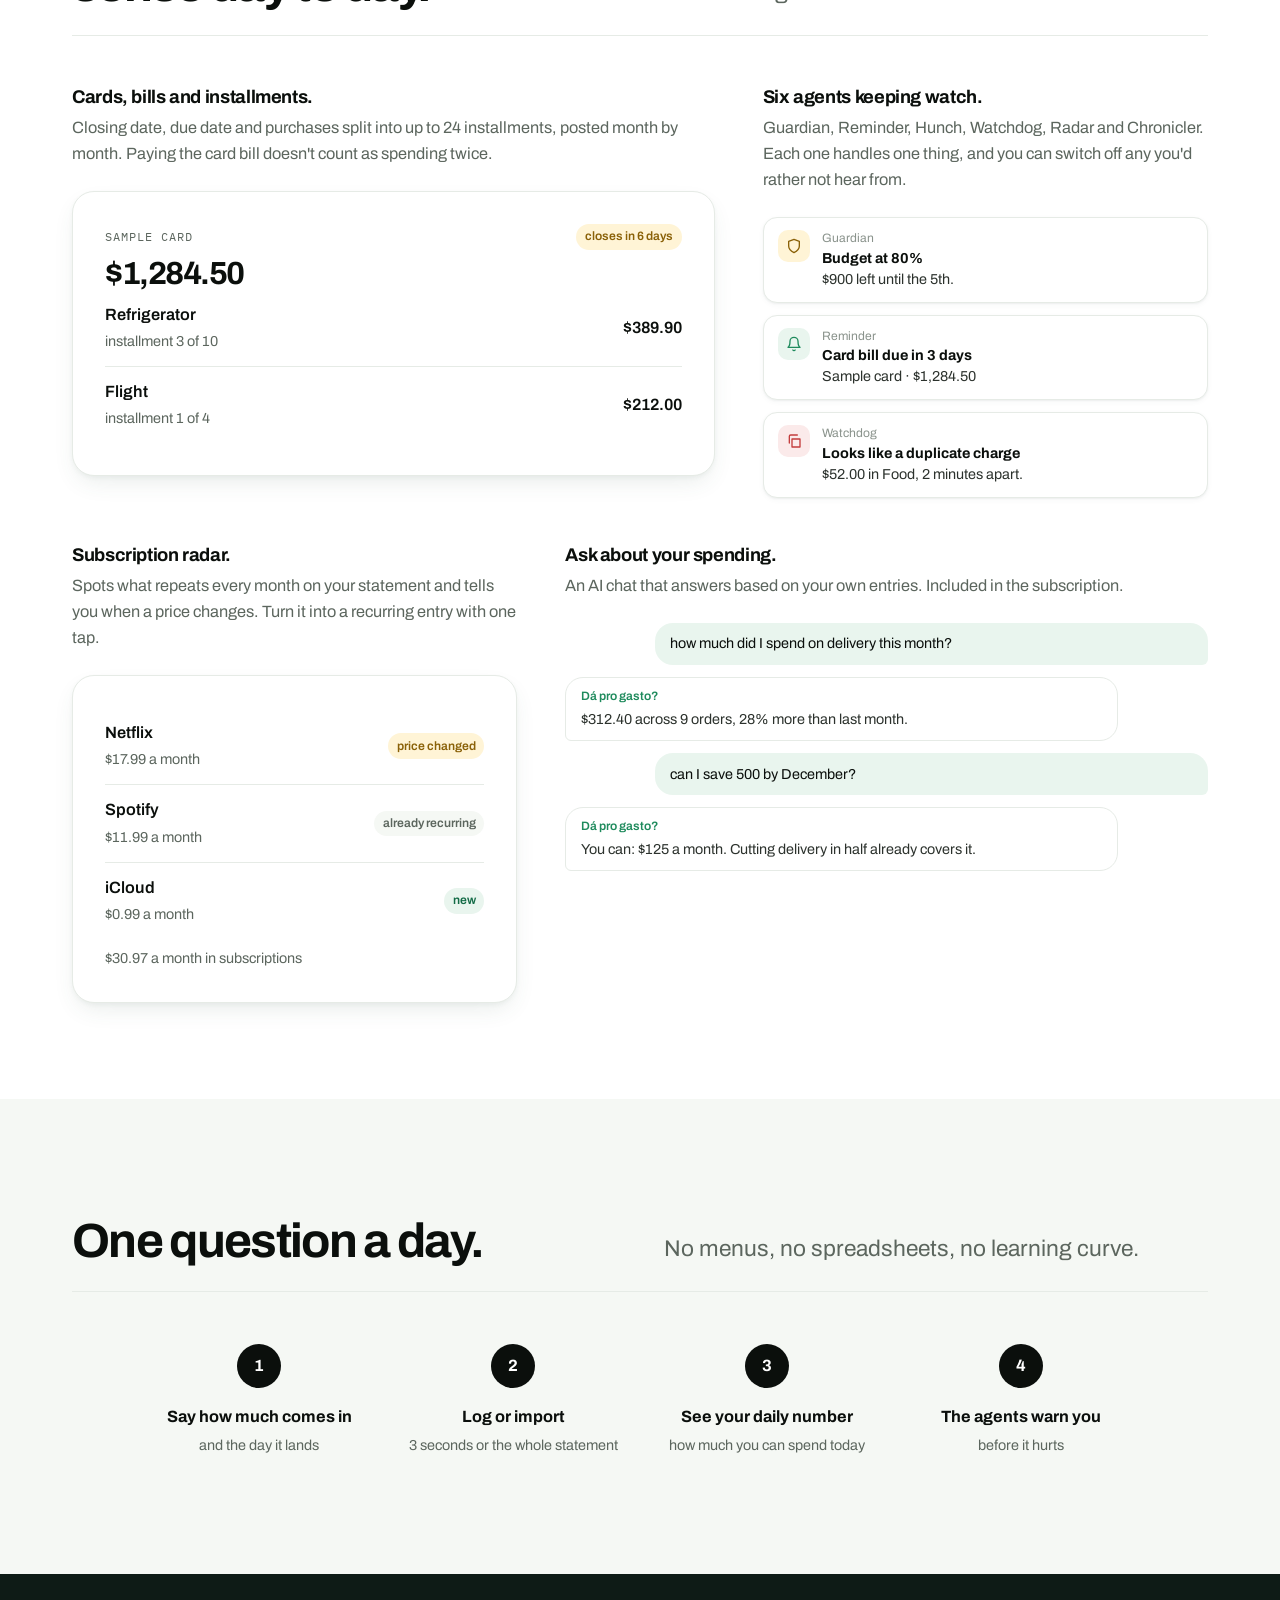
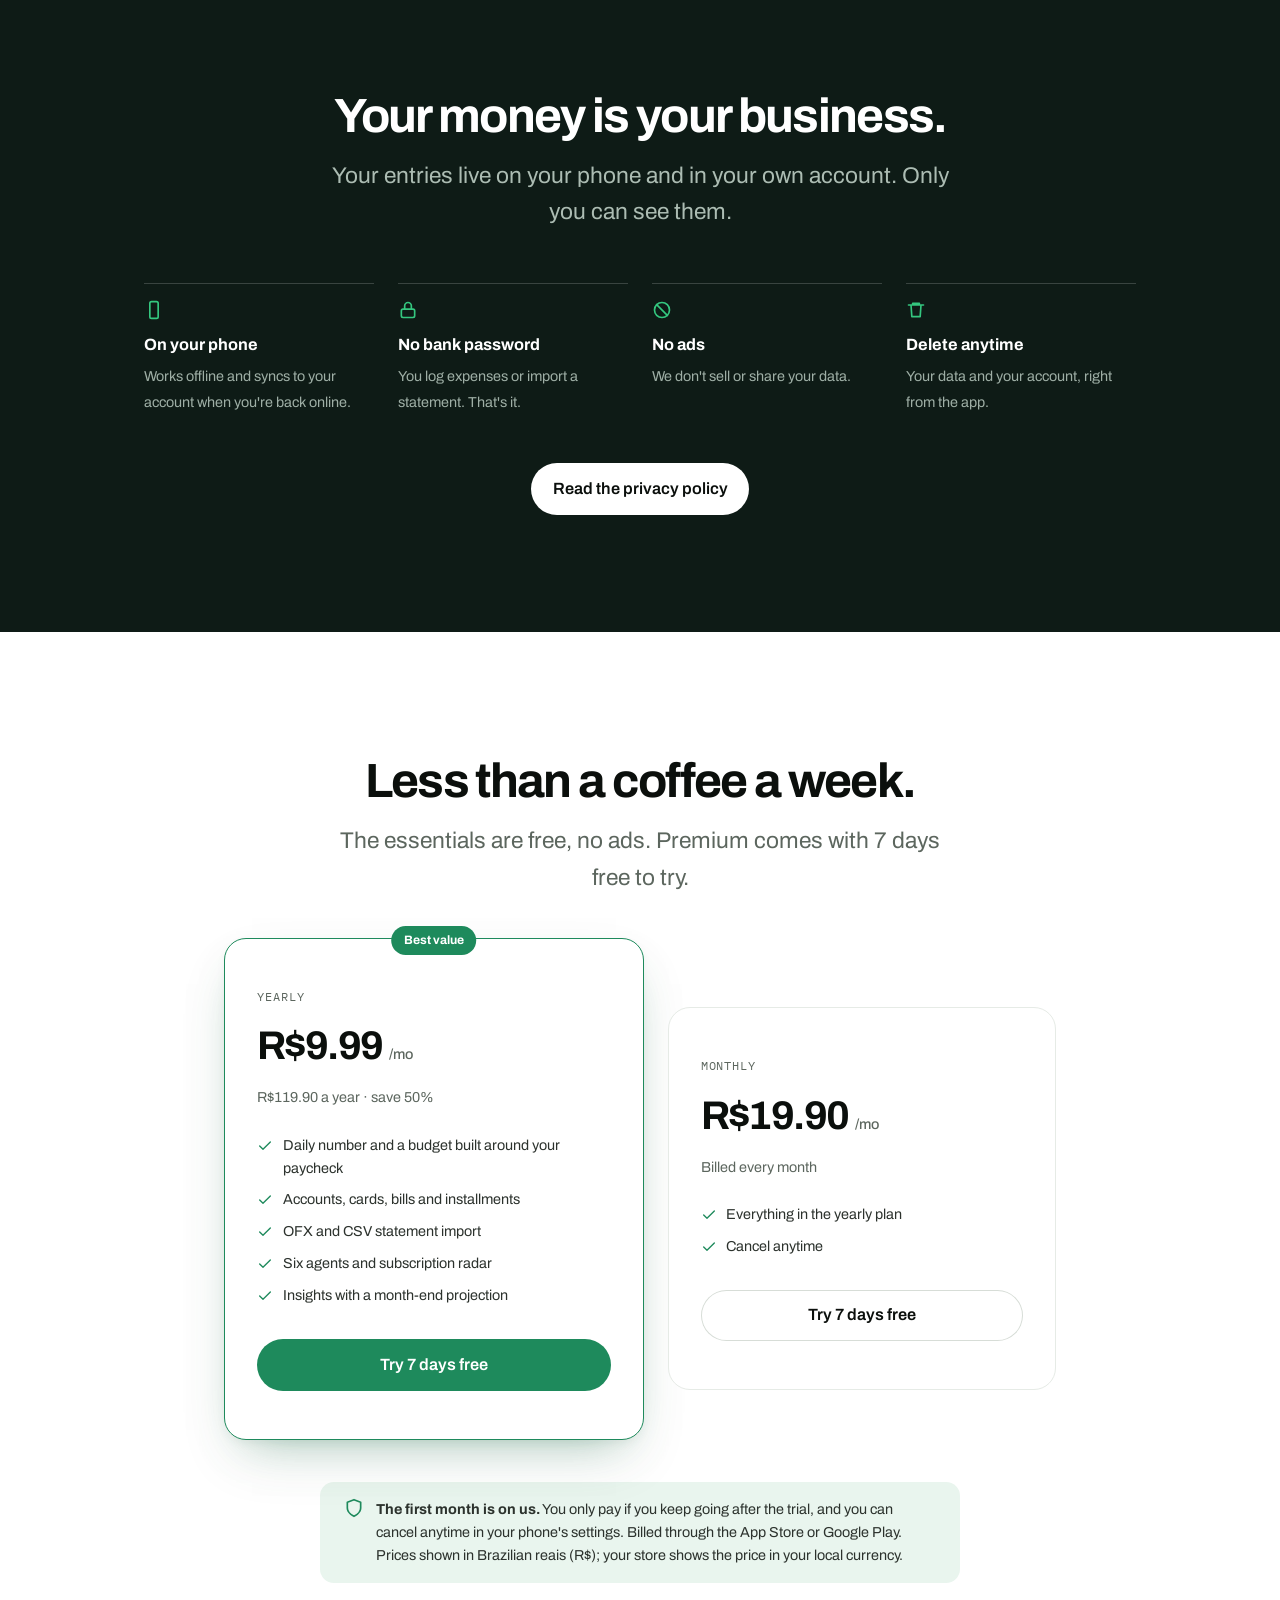
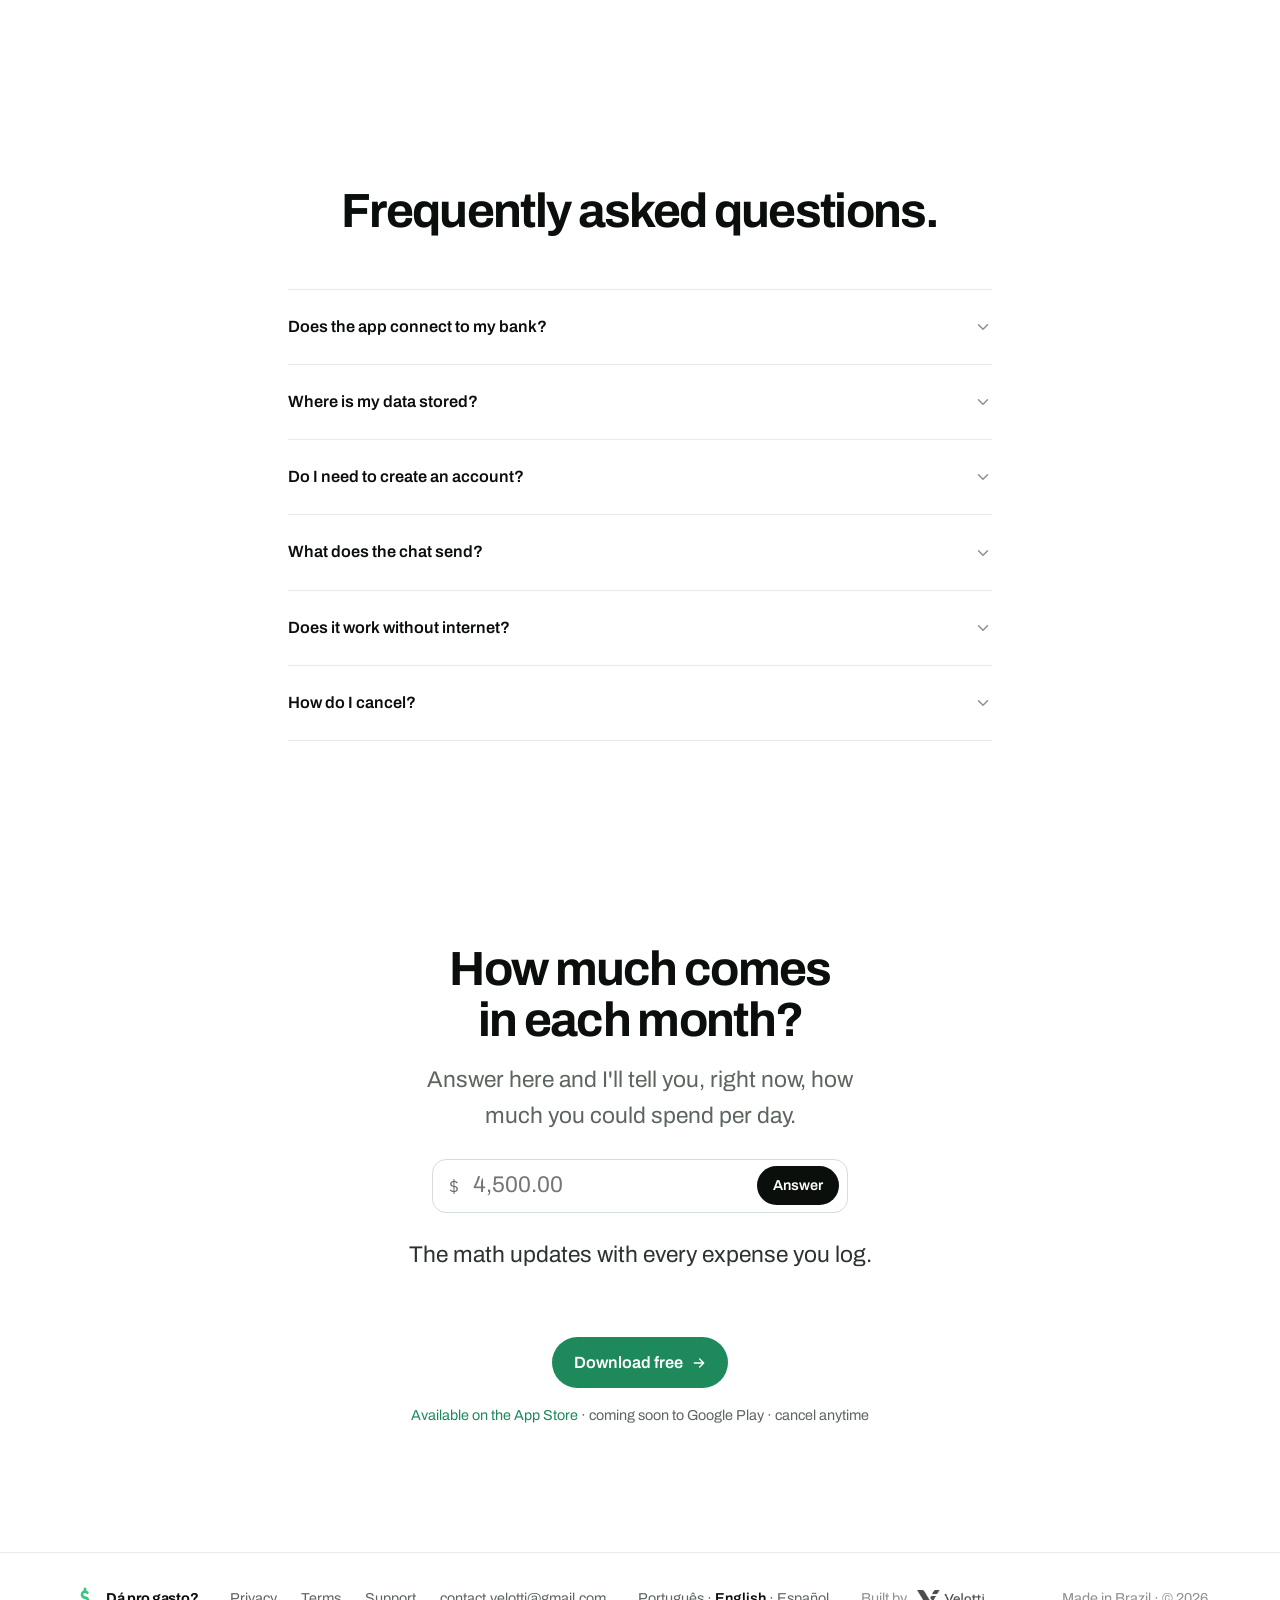
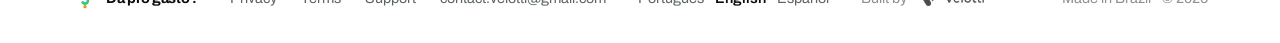
==== commit 85828847: "Captura nova da tela inicial e link para a App Store Co-Authored-By: Claude Fable 5.1 <noreply@anthr" ====
--- a/en/index.html
+++ b/en/index.html
@@ -60,7 +60,7 @@
           </a>
           <a class="btn btn-linha" href="#como">See how it works</a>
         </div>
-        <p class="nota">Coming soon to the App Store and Google Play.</p>
+        <p class="nota"><a href="https://apps.apple.com/app/id6811387568">Available on the App Store</a>. Coming soon to Google Play.</p>
 
          </div>
 
@@ -328,7 +328,7 @@
         <a class="btn btn-verde" href="#preco">Download free
           <svg viewBox="0 0 24 24" fill="none" stroke="currentColor" stroke-width="2" stroke-linecap="round" stroke-linejoin="round" aria-hidden="true"><path d="M5 12h14M13 6l6 6-6 6"/></svg>
         </a>
-        <p class="nota">Coming soon to the App Store and Google Play · cancel anytime</p>
+        <p class="nota"><a href="https://apps.apple.com/app/id6811387568">Available on the App Store</a> · coming soon to Google Play · cancel anytime</p>
       </div>
     </section>
   </main>
